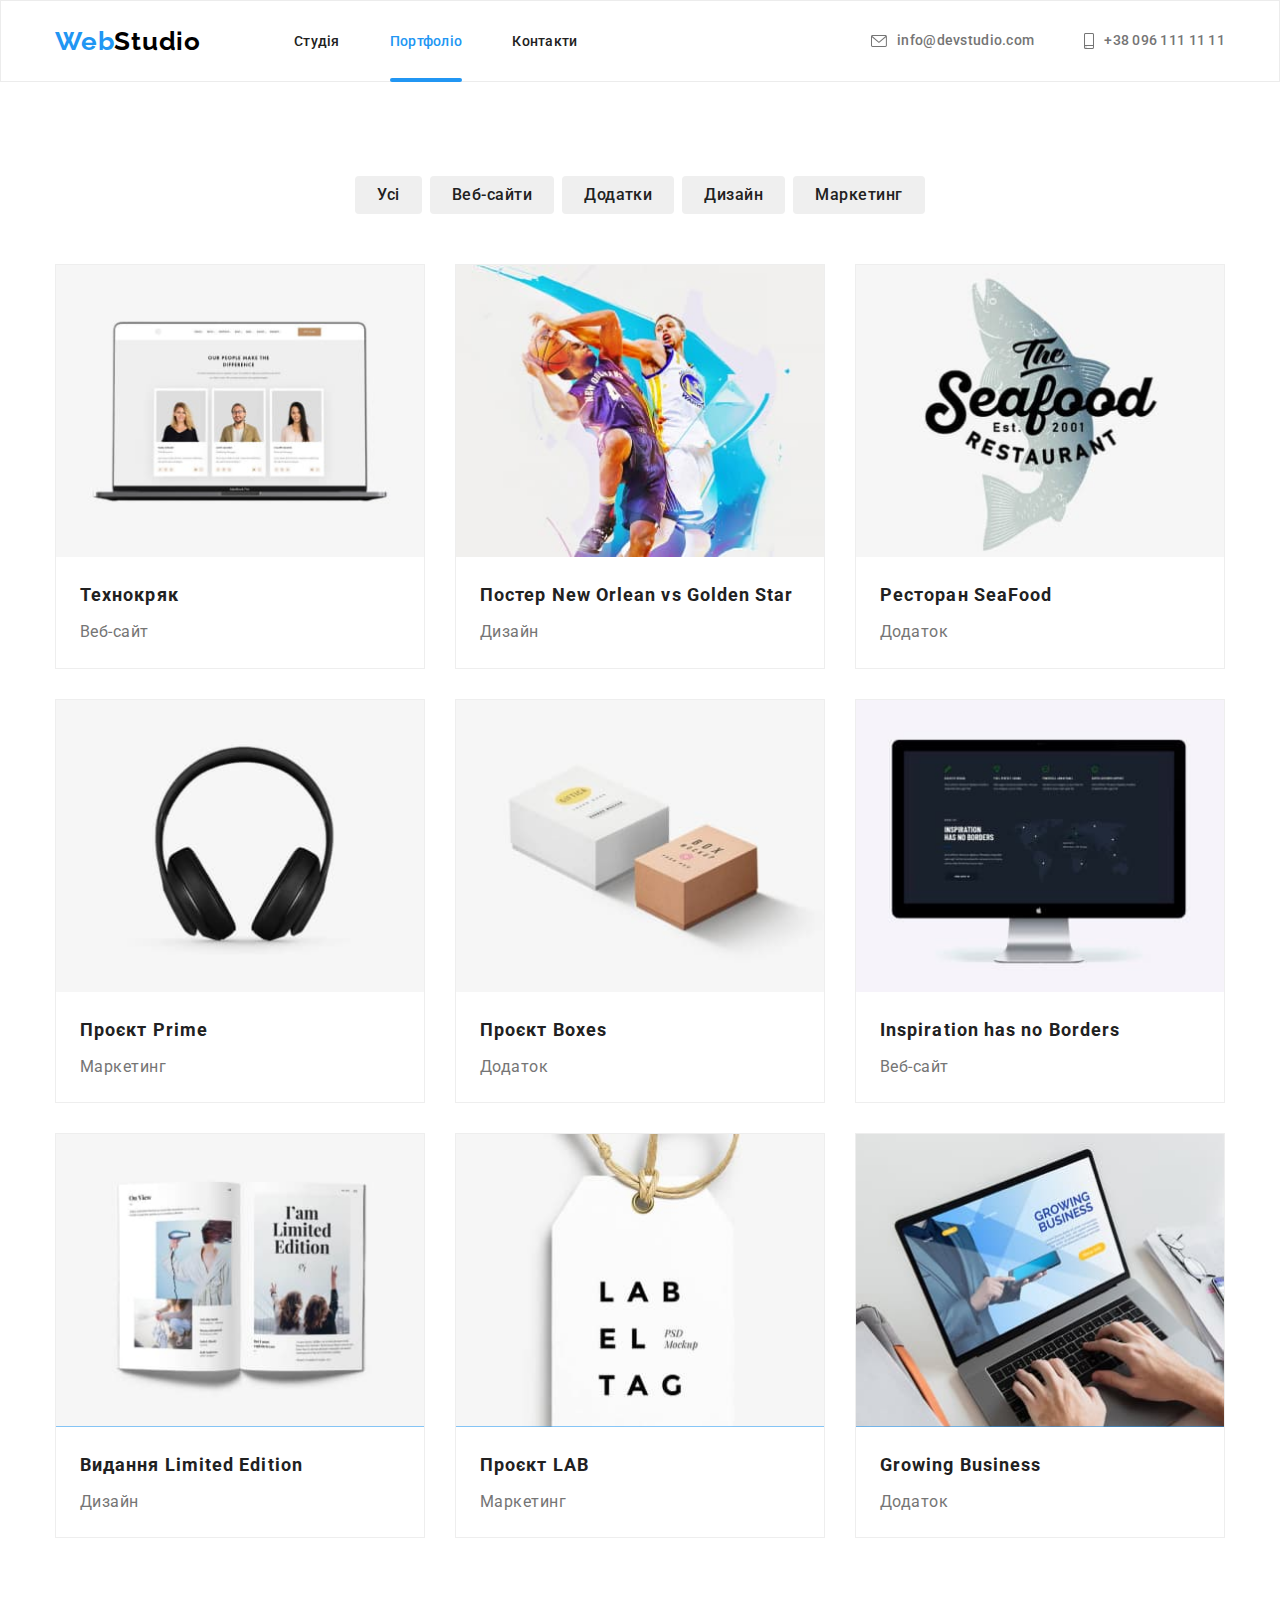
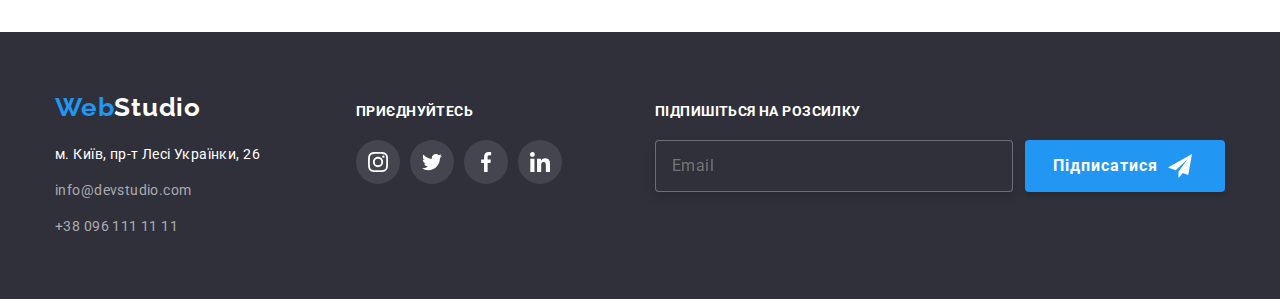
==== portfolio.html @ 13db8cbc "Initial commit" ====
<!DOCTYPE html>
<html lang="uk">
  <head>
    <meta charset="UTF-8" />
    <meta http-equiv="X-UA-Compatible" content="IE=edge" />
    <meta name="viewport" content="width=device-width, initial-scale=1.0" />
    <title>Document</title>
    <!-- Шріфти -->

    <link
      href="https://fonts.googleapis.com/css2?family=Oleo+Script&family=Raleway:wght@700&family=Roboto:wght@400;500;700;900&display=swap"
      rel="stylesheet"
    />
    <link rel="preconnect" href="https://fonts.googleapis.com" />
    <link rel="preconnect" href="https://fonts.gstatic.com" crossorigin />

    <!-- Нормалізатор -->
    <link
      rel="stylesheet"
      href="https://cdnjs.cloudflare.com/ajax/libs/modern-normalize/1.1.0/modern-normalize.css"
    />
    <!-- Стилі CSS -->

    <link rel="stylesheet" href="./css/styles.css" />
    <!-- <link rel="stylesheet" href="./sass/main.css" /> -->
  </head>
  <body>
    <!-- Шапка -->

    <header class="page-header">
      <!-- Навигація -->

      <div class="container">
        <div class="nav-contact">
          <nav class="site-nav">
            <a href="./index.html" class="logo">
              <span class="logo-accent">Web</span>Studio
            </a>
            <ul class="nav-links list">
              <li class="navi-links">
                <a href="./index.html" class="links">Студія</a>
              </li>
              <li class="navi-links">
                <a href="portfolio.html" class="links current">Портфоліо</a>
              </li>
              <li class="navi-links">
                <a href="./index.html" class="links">Контакти</a>
              </li>
            </ul>
          </nav>

          <!-- Контакти -->

          <!-- Контакти -->
          <ul class="contacts list">
            <li class="contacts-items">
              <a href="mailto:info@devstudio.com" class="contact-links list">
                <svg width="16" height="12" class="icon-contact">
                  <use href="./images/icons.svg#icon-envelope"></use>
                </svg>
                info@devstudio.com
              </a>
            </li>
            <li class="contacts-items">
              <a href="tel:+380961111111" class="contact-links list">
                <svg width="10" height="15.99" class="icon-contact">
                  <use href="./images/icons.svg#icon-smartphone"></use>
                </svg>
                +38 096 111 11 11
              </a>
            </li>
          </ul>
        </div>
      </div>
    </header>
    <main>
      <section class="portfolio section">
        <div class="container">
          <h1 class="visually-hidden">Список</h1>
          <!-- Фільтр  -->
          <ul class="filtr list">
            <li><button type="button" class="filtr-btn">Усі</button></li>
            <li><button type="button" class="filtr-btn">Веб-сайти</button></li>
            <li><button type="button" class="filtr-btn">Додатки</button></li>
            <li><button type="button" class="filtr-btn">Дизайн</button></li>
            <li><button type="button" class="filtr-btn">Маркетинг</button></li>
          </ul>

          <!-- СПИСОК САЙТІВ ФІЛЬТР -->

          <ul class="list-items list">
            <li class="website-item">
              <a href="./images/img11.jpg" class="link link-hover">
                <div class="overlay-filtr">
                  <img
                    src="./images/img11.jpg"
                    alt="Компьютер с світлою темою екрану"
                    width="370"
                  />
                  <p class="overlay-filtr-text">
                    Ресурс пропонує комплексні пропозиції з різним рівнем
                    функціоналу та сервісів. Все це дозволить відвідувачу
                    отримати вичерпні відомості про компанію чи приватну особу.
                  </p>
                </div>
                <div class="website-text">
                  <h2 class="project-title">Технокряк</h2>
                  <p class="project-text">Веб-сайт</p>
                </div>
              </a>
            </li>
            <li class="website-item">
              <a href="./images/img22.jpg" class="link link-hover">
                <div class="overlay-filtr">
                  <img src="./images/img22.jpg" alt="Баскетбол" width="370" />
                  <p class="overlay-filtr-text">
                    Ресурс пропонує комплексні пропозиції з різним рівнем
                    функціоналу та сервісів. Все це дозволить відвідувачу
                    отримати вичерпні відомості про компанію чи приватну особу.
                  </p>
                </div>
                <div class="website-text">
                  <h2 class="project-title">
                    Постер <span lang="en">New Orlean vs Golden Star</span>
                  </h2>
                  <p class="project-text">Дизайн</p>
                </div>
              </a>
            </li>
            <li class="website-item">
              <a href="./images/img33.jpg" class="link link-hover">
                <div class="overlay-filtr">
                  <img src="./images/img33.jpg" alt="Ресторан" width="370" />
                  <p class="overlay-filtr-text">
                    Ресурс пропонує комплексні пропозиції з різним рівнем
                    функціоналу та сервісів. Все це дозволить відвідувачу
                    отримати вичерпні відомості про компанію чи приватну особу.
                  </p>
                </div>
                <div class="website-text">
                  <h2 class="project-title">
                    Ресторан<span lang="en"> SeaFood</span>
                  </h2>
                  <p class="project-text">Додаток</p>
                </div>
              </a>
            </li>
            <li class="website-item">
              <a href="./images/img44.jpg" class="link link-hover">
                <div class="overlay-filtr">
                  <img src="./images/img44.jpg" alt="Навушники" width="370" />
                  <p class="overlay-filtr-text">
                    Ресурс пропонує комплексні пропозиції з різним рівнем
                    функціоналу та сервісів. Все це дозволить відвідувачу
                    отримати вичерпні відомості про компанію чи приватну особу.
                  </p>
                </div>
                <div class="website-text">
                  <h2 class="project-title">
                    Проєкт<span lang="en"> Prime</span>
                  </h2>
                  <p class="project-text">Маркетинг</p>
                </div>
              </a>
            </li>
            <li class="website-item">
              <a href="./images/img55.jpg" class="link link-hover">
                <div class="overlay-filtr">
                  <img src="./images/img55.jpg" alt="Коробочки" width="370" />
                  <p class="overlay-filtr-text">
                    Ресурс пропонує комплексні пропозиції з різним рівнем
                    функціоналу та сервісів. Все це дозволить відвідувачу
                    отримати вичерпні відомості про компанію чи приватну особу.
                  </p>
                </div>
                <div class="website-text">
                  <h2 class="project-title">
                    Проєкт<span lang="en"> Boxes</span>
                  </h2>
                  <p class="project-text">Додаток</p>
                </div>
              </a>
            </li>
            <li class="website-item">
              <a href="./images/img66.jpg" class="link link-hover">
                <div class="overlay-filtr">
                  <img
                    src="./images/img66.jpg"
                    alt="Компьютер з темною темою на
            екрані"
                    width="370"
                  />
                  <p class="overlay-filtr-text">
                    Ресурс пропонує комплексні пропозиції з різним рівнем
                    функціоналу та сервісів. Все це дозволить відвідувачу
                    отримати вичерпні відомості про компанію чи приватну особу.
                  </p>
                </div>
                <div class="website-text">
                  <h2 class="project-title">Inspiration has no Borders</h2>
                  <p class="project-text">Веб-сайт</p>
                </div>
              </a>
            </li>
            <li class="website-item">
              <a href="./images/img77.jpg" class="link link-hover">
                <div class="overlay-filtr">
                  <img src="./images/img77.jpg" alt="Книга" width="370" />
                  <p class="overlay-filtr-text">
                    Ресурс пропонує комплексні пропозиції з різним рівнем
                    функціоналу та сервісів. Все це дозволить відвідувачу
                    отримати вичерпні відомості про компанію чи приватну особу.
                  </p>
                </div>
                <div class="website-text">
                  <h2 class="project-title">Видання Limited Edition</h2>
                  <p class="project-text">Дизайн</p>
                </div>
              </a>
            </li>
            <li class="website-item">
              <a href="./images/img88.jpg" class="link link-hover">
                <div class="overlay-filtr">
                  <img src="./images/img88.jpg" alt="Етикетка" width="370" />
                  <p class="overlay-filtr-text">
                    Ресурс пропонує комплексні пропозиції з різним рівнем
                    функціоналу та сервісів. Все це дозволить відвідувачу
                    отримати вичерпні відомості про компанію чи приватну особу.
                  </p>
                </div>
                <div class="website-text">
                  <h2 class="project-title">Проєкт LAB</h2>
                  <p class="project-text">Маркетинг</p>
                </div>
              </a>
            </li>
            <li class="website-item">
              <a href="./images/img99.jpg" class="link link-hover">
                <div class="overlay-filtr">
                  <img
                    src="./images/img99.jpg"
                    alt="Комптюетр с голубою темою на екрані"
                    width="370"
                  />
                  <p class="overlay-filtr-text">
                    Ресурс пропонує комплексні пропозиції з різним рівнем
                    функціоналу та сервісів. Все це дозволить відвідувачу
                    отримати вичерпні відомості про компанію чи приватну особу.
                  </p>
                </div>
                <div class="website-text">
                  <h2 class="project-title">Growing Business</h2>
                  <p class="project-text">Додаток</p>
                </div>
              </a>
            </li>
          </ul>
        </div>
      </section>
    </main>
    <!-- Адреса -->
    <!-- Адреса -->
    <footer class="footer">
      <div class="container footer-all">
        <div class="footer-logo-address">
          <a href="./index.html" class="footer-logo"
            ><span class="footer-logo-accent">Web</span>Studio</a
          >
          <address class="footer-adr">
            <ul class="footer-contacts list">
              <li class="contact">
                <a href="https://goo.gl/maps/tn2TmSSjCfkxeCu89" class="address"
                  >м. Київ, пр-т Лесі Українки, 26</a
                >
              </li>
              <li class="contact">
                <a href="mailto:info@devstudio.com" class="contact-links"
                  >info@devstudio.com</a
                >
              </li>
              <li class="contact">
                <a href="tel:+380961111111" class="contact-links"
                  >+38 096 111 11 11</a
                >
              </li>
            </ul>
          </address>
        </div>
        <div class="social-links">
          <div class="social">
            <h2 class="social-title">ПРИЄДНУЙТЕСЬ</h2>
            <ul class="footer-social-list list">
              <li class="footer-social-item">
                <a href="#" class="footer-social-link link">
                  <svg width="20" height="20" class="footer-social-icons">
                    <use href="./images/icons.svg#icon-instagram"></use>
                  </svg>
                </a>
              </li>
              <li class="footer-social-item">
                <a href="#" class="footer-social-link link">
                  <svg width="20" height="20" class="footer-social-icons">
                    <use href="./images/icons.svg#icon-twitter"></use>
                  </svg>
                </a>
              </li>
              <li class="footer-social-item">
                <a href="#" class="footer-social-link link">
                  <svg width="20" height="20" class="footer-social-icons">
                    <use href="./images/icons.svg#icon-facebook"></use>
                  </svg>
                </a>
              </li>
              <li class="footer-social-item">
                <a href="#" class="footer-social-link link">
                  <svg width="20" height="20" class="footer-social-icons">
                    <use href="./images/icons.svg#icon-linkedin"></use>
                  </svg>
                </a>
              </li>
            </ul>
          </div>
        </div>
        <!-- FOOTER-FORM -->
        <div class="footer-form">
          <form class="form-field" name="subscription-form">
            <div class="form">
              <label for="email" class="label">Підпишіться на розсилку</label>
              <div class="input-and-btn">
                <input
                  class="form-input"
                  type="email"
                  id="email"
                  placeholder="Email"
                />
                <button type="submit" class="subscribe-btn">
                  Підписатися
                  <svg width="24" height="24" class="icon-send">
                    <use href="./images/icons.svg#icon-send"></use>
                  </svg>
                </button>
              </div>
            </div>
          </form>
        </div>
      </div>
    </footer>
  </body>
</html>
---- css/styles.css ----
/*________TEXT COLORES________ */

/* primary-text-color #757575 grey + contacts */
/* secondary-text-color #212121 black */
/* third-text-color #FFFFFF white + adress rgba 0.6*/
/* accent-text-color #2196F3 blue */

/* ________BACKGROUND COLORS________ */
/* primary-bg-color #FFFFFF white */
/* secondary-bg-color #2F303A darck grey*/
/* third-bg-color #F5F4FA ash*/
/* forth-bg-color #f5f5f5 */

/* ________START________ */

:root {
  --logo: #000000;
  --btn-hover: #188ce8;
  --primary-text-color: #757575;
  --secondary-text-color: #212121;
  --third-text-color: #ffffff;
  --accent-text-color: #2196f3;
  --primary-bg-color: #ffffff;
  --secondary-bg-color: #2f303a;
  --third-bg-color: #f5f4fa;
  --forth-bg-color: #f5f5f5;
  --icons: #afb1b8;
  --transition1: color 250ms cubic-bezier(0.4, 0, 0.2, 1);
  --transition2: background-color 250ms cubic-bezier(0.4, 0, 0.2, 1);
}
p,
h1,
h2,
h3,
h4,
h5,
h6 {
  margin: 0px;
}

ul {
  margin: 0px;
  padding-left: 0px;
}

body {
  font-family: "Roboto", sans-serif;
  background-color: var(--primary-bg-color);
  color: var(--secondary-bg-color);
  font-size: 14px;
}

.section {
  padding: 94px 0px;
}
.section:last-child {
  padding: 94px 0px;
}

.container {
  width: 1200px;
  padding: 0 15px;
  margin: 0 auto;
  /* background: teal;
  border: 1px solid red; */
}

/*________UTILITIES CLASSES________ */

.list {
  list-style: none;
  text-decoration: none;
  padding: 0px;
  margin: 0px;
}

img {
  display: block;
  max-width: 100%;
  height: auto;
}

h1,
h2,
h3,
h4,
h5,
h6,
p {
  margin: 0px;
}
ul,
ol {
  padding-left: 0px;
  margin: 0px;
}
/* ________ШАПКА________*/

.page-header {
  border: 1px solid #ececec;
}

.nav-contact {
  display: flex;
}
/*________НАВІГАЦІЯ________*/

.site-nav {
  display: flex;
  align-items: center;
  margin-right: auto;
}

.logo {
  margin-right: 93px;
  text-decoration: none;
  font-family: "Raleway";
  font-weight: 700;
  font-size: 26px;
  line-height: 1.19;
  letter-spacing: 0.03em;
  color: var(--logo);
}
.logo-accent {
  font-family: "Raleway" sans-serif;
  font-weight: 700;
  font-size: 26px;
  line-height: 1.19;
  letter-spacing: 0.03em;
  color: var(--accent-text-color);
}

.nav-links .links {
  text-decoration: none;
  font-weight: 500;
  line-height: 1.14;
  letter-spacing: 0.02em;
  color: var(--secondary-text-color);
  transition-property: color;
  transition-duration: 250ms;
  transition-timing-function: cubic-bezier(0.4, 0, 0.2, 1);
}
.nav-links {
  display: flex;
  align-items: center;
  gap: 50px;
}
.nav-links .links:hover,
.nav-links .links:focus {
  color: var(--accent-text-color);
}

.nav-links:last-child {
  margin-right: auto;
}
.nav-links .current {
  color: var(--accent-text-color);
}
.links {
  display: inline-block;
  position: relative;
  opacity: 1;
}
.links::after {
  content: "";
  position: absolute;

  left: 0px;
  bottom: -33px;
  width: 100%;
  height: 4px;
  border-radius: 2px;
  background-color: var(--accent-text-color);
  opacity: 0;
  transition: opacity 250ms;
}

.links:hover::after,
.links:focus::after {
  content: "";
  position: absolute;

  left: 0px;
  bottom: -33px;
  width: 100%;
  height: 4px;
  border-radius: 2px;
  background-color: var(--accent-text-color);
  opacity: 1;
}

.current::after {
  content: "";
  position: absolute;

  left: 0px;
  bottom: -33px;
  width: 100%;
  height: 4px;
  border-radius: 2px;
  background-color: var(--accent-text-color);
  opacity: 1;
}
/* ________КОНТАКТИ________*/

.contacts .contact-links {
  color: var(--primary-text-color);
  font-weight: 500;
  line-height: 1.14;
  letter-spacing: 0.02em;
}

.contact-links {
  display: flex;
  align-items: center;
  transition-property: color;
  transition-duration: 250ms;
  transition-timing-function: cubic-bezier(0.4, 0, 0.2, 1);
}

.icon-contact {
  margin-right: 10px;
  fill: currentColor;
  transition-property: fill;
  transition-duration: 250ms;
  transition-timing-function: cubic-bezier(0.4, 0, 0.2, 1);
}
.contacts .contact-links:hover {
  color: var(--accent-text-color);
}
.contact-links:hover .icon-contact {
  fill: var(--accent-text-color);
}
.contacts {
  display: flex;
  align-items: center;
}

.contacts-items {
  padding: 32px 0;
  margin-right: 50px;
}

.contacts-items:last-child {
  margin-right: 0px;
}

/* ________ГЕРОЙ________*/

.hero {
  padding-top: 200px;
  padding-bottom: 200px;
  margin: 0 auto;
  text-align: center;
  background-color: var(--secondary-bg-color);
  background-image: linear-gradient(
      rgba(47, 48, 58, 0.4),
      rgba(47, 48, 58, 0.4)
    ),
    url(../images/hero-img.jpg);
  background-repeat: no-repeat;
  background-size: cover;
  background-position: center;
  max-width: 1600px;
}

.hero-title {
  margin-bottom: 30px;
  margin-left: auto;
  margin-right: auto;
  width: 696px;
  white-space: normal;
  font-weight: 900;
  font-size: 44px;
  line-height: 1.36;
  text-align: center;
  letter-spacing: 0.06em;
  text-transform: uppercase;

  color: var(--third-text-color);
}
.hero-btn {
  border-radius: 4px;
  padding: 10px 24px;
  display: inline-block;
  min-width: 200px;
  min-height: 50px;
  text-align: center;

  background-color: var(--accent-text-color);
  color: var(--third-text-color);
  font-family: inherit;
  font-weight: 700;
  font-size: 16px;
  letter-spacing: 0.06em;
  border: none;
  cursor: pointer;

  transition-property: background-color;
  transition-duration: 250ms;
  transition-timing-function: cubic-bezier(0.4, 0, 0.2, 1);
}
.hero-btn:hover,
.hero-btn:focus {
  background-color: var(--btn-hover);
}

/* ________ОСОБЛИВОСТІ________*/

.feature {
  display: flex;
}

.features-items {
  margin-right: 30px;
  width: 270px;
}
.features-items:last-child {
  margin-right: 0px;
}
.features-container {
}
.icon {
  display: flex;
  justify-content: center;
  align-items: center;
  padding: 25px 100px;
  background-color: var(--third-bg-color);
  margin-bottom: 30px;
}
.feature-icons {
}

.features-titles {
  margin-bottom: 10px;
  font-size: 14px;
  line-height: 1.14;
  letter-spacing: 0.03em;
  text-transform: uppercase;
}
.features-text {
  line-height: 1.71;
  letter-spacing: 0.03em;
  color: var(--primary-text-color);
}

/* ________ЧИМ ЗАЙМАЄМОСЬ________*/

.about-us {
  padding-top: 0px;
}
.about-list {
  display: flex;
  gap: 30px;
}
.about-img {
  position: relative;
  width: 370px;
}

.overlay-text {
  position: absolute;
  bottom: 0;
  left: 0;
  width: 100%;
  padding-top: 27px;
  padding-bottom: 27px;
  background: rgba(47, 48, 58, 0.8);
  box-shadow: 0px 4px 4px rgba(0, 0, 0, 0.25);

  font-weight: 700;
  font-size: 14px;
  line-height: 1.14;
  text-align: center;
  letter-spacing: 0.03em;
  text-transform: uppercase;
  color: var(--third-text-color);
}

/* title */
.section-title {
  margin-bottom: 50px;
  font-size: 36px;
  line-height: 1.67;
  text-align: center;
  letter-spacing: 0.03em;
}

/* ________НАША КОМАНДА________*/

.team {
  background-color: var(--third-bg-color);
}

.team-list {
  display: flex;
  gap: 30px;
}
.team-member {
  text-align: center;
  background-color: var(--primary-bg-color);
  box-shadow: 0px 1px 3px rgba(0, 0, 0, 0.12), 0px 1px 1px rgba(0, 0, 0, 0.14),
    0px 2px 1px rgba(0, 0, 0, 0.2);
  border-radius: 0px 0px 4px 4px;
}

.text {
  padding: 30px 0;
}

.team-name {
  margin-bottom: 10px;
  font-weight: 500;
  font-size: 16px;
  line-height: 1.18;
  letter-spacing: 0.03em;
}

.team-position {
  font-size: 16px;
  line-height: 1.18;
  letter-spacing: 0.03em;
  margin-bottom: 16px;

  color: var(--primary-text-color);
}
/* ______СОЦІАЛЬНІ МЕРЕЖІ______ */
.team-social-list {
  display: flex;
  justify-content: center;
  align-items: center;
}

.team-social-item {
  width: 44px;
  height: 44px;
}
.team-social-item:not(:last-child) {
  margin-right: 10px;
}

.team-social-link {
  width: 100%;
  height: 100%;
  display: flex;
  background-color: var(--primary-bg-color);
  border-radius: 50%;
  justify-content: center;
  align-items: center;
  transition-property: background-color;
  transition-duration: 250ms;
  transition-timing-function: cubic-bezier(0.4, 0, 0.2, 1);
}

.team-social-link:hover .team-social-icons,
.team-social-link:focus .team-social-icons {
  fill: var(--third-text-color);
}
.team-social-link:hover,
.team-social-link:focus {
  background-color: var(--accent-text-color);
}
.team-social-icons {
  fill: var(--icons);
  transition-property: fill;
  transition-duration: 250ms;
  transition-timing-function: cubic-bezier(0.4, 0, 0.2, 1);
}

/*________ПОСТІЙНІ КЛІЄНТИ________*/

.customer-list {
  display: flex;
  justify-content: center;
  align-items: center;
}

.customer-item {
  width: 170px;
  height: 92px;
}

.customer-item:not(:last-child) {
  margin-right: 30px;
}

.customer-link {
  width: 100%;
  height: 100%;
  display: flex;
  justify-content: center;
  align-items: center;
  border: 1px solid #afb1b8;
  border-radius: 4px;
  transition-property: border-color;
  transition-duration: 250ms;
  transition-timing-function: cubic-bezier(0.4, 0, 0.2, 1);
}

.customer-link:hover .customer-icons,
.customer-link:focus .customer-icons {
  fill: var(--accent-text-color);
}
.customer-link:hover,
.customer-link:focus {
  border-color: var(--accent-text-color);
}

.customer-icons {
  fill: var(--icons);
  transition-property: fill;
  transition-duration: 250ms;
  transition-timing-function: cubic-bezier(0.4, 0, 0.2, 1);
}

/*________АДРЕСА________*/

.footer {
  padding: 60px 0;
  background-color: var(--secondary-bg-color);
}
.footer-logo {
  display: inline-block;
  margin-bottom: 20px;
  text-decoration: none;
  font-family: "Raleway";
  font-weight: 700;
  font-size: 26px;
  line-height: 1.19;
  letter-spacing: 0.03em;
  color: var(--third-text-color);
}
.footer-logo-accent {
  font-family: "Raleway";
  font-weight: 700;
  font-size: 26px;
  line-height: 1.19;
  letter-spacing: 0.03em;
  color: var(--accent-text-color);
}
.footer-adr {
  font-style: normal;
}
.footer-contacts {
  margin-bottom: 12px;
}
.footer-contacts:last-child {
  margin-bottom: 0;
}
.address {
  display: block;
  text-decoration: none;
  font-size: 14px;
  line-height: 1.71;
  letter-spacing: 0.03em;
  color: var(--third-text-color);
}
.contact {
  display: block;
  margin-bottom: 12px;
}

.contact:last-child {
  margin-bottom: 0;
}

.contact-links {
  line-height: 1.71;
  letter-spacing: 0.03em;
  color: rgba(255, 255, 255, 0.6);
  text-decoration: none;
}
.contact-links:hover,
.contact-links:focus {
  color: var(--accent-text-color);
}
.contact-links {
  display: flex;
}

/* ---DIVS---- */
.footer-all {
  display: flex;
  align-items: baseline;
}
.footer-logo-address {
  min-width: 231px;
  margin-right: 70px;
}

.social-links {
  margin-right: 93px;
}

.social-title {
  font-family: "Roboto";
  font-style: normal;
  font-weight: 700;
  font-size: 14px;
  line-height: 1.14;
  letter-spacing: 0.03em;
  text-transform: uppercase;
  margin-bottom: 20px;
  color: var(--third-text-color);
}

.footer-social-list {
  display: flex;
  justify-content: center;
  align-items: center;
}

.footer-social-item {
  width: 44px;
  height: 44px;
}
.footer-social-item:not(:last-child) {
  margin-right: 10px;
}

.footer-social-link {
  width: 100%;
  height: 100%;
  display: flex;
  justify-content: center;
  align-items: center;
  background-color: #ffffff1a;
  border-radius: 50%;
  transition-property: background-color;
  transition-duration: 250ms;
  transition-timing-function: cubic-bezier(0.4, 0, 0.2, 1);
}

.footer-social-link:hover .footer-social-icons,
.footer-social-link:focus .footer-social-icons {
  fill: var(--third-text-color);
}
.footer-social-link:hover,
.footer-social-link:focus {
  background-color: var(--accent-text-color);
}
.footer-social-icons {
  fill: var(--third-text-color);
  transition-property: fill;
  transition-duration: 250ms;
  transition-timing-function: cubic-bezier(0.4, 0, 0.2, 1);
}
/*________ФІЛЬТР________*/

.filtr {
  justify-content: center;
  display: flex;
  gap: 8px;
  margin-bottom: 50px;
}
.filtr-btn {
  padding: 6px 22px;
  border-radius: 4px;

  font-family: inherit;
  font-weight: 500;
  font-size: 16px;
  line-height: 1.62;
  letter-spacing: 0.03em;
  color: var(--secondary-text-color);
  border: transparent;
  cursor: pointer;

  transition-property: color, background-color, box-shadow;
  transition-duration: 250ms;
  transition-timing-function: cubic-bezier(0.4, 0, 0.2, 1);
}
.filtr-btn:hover,
.filtr-btn:focus {
  background-color: var(--accent-text-color);
  color: var(--third-text-color);
  box-shadow: 0px 3px 1px rgba(0, 0, 0, 0.1), 0px 1px 2px rgba(0, 0, 0, 0.08),
    0px 2px 2px rgba(0, 0, 0, 0.12);
}

/*________СПИСОК САЙТІВ ФІЛЬТР________*/

.list-items {
  display: flex;
  flex-wrap: wrap;
  gap: 30px;
}

.website-item {
  max-width: 370px;
  width: calc((100%-60px) / 3);
  background: #ffffff;
  border: 1px solid #eeeeee;
}

.website-item:hover .overlay-filtr-text {
  transform: translateY(0);
}
.link-hover {
  display: inline-block;

  transition-property: box-shadow;
  transition-duration: 250ms;
  transition-timing-function: cubic-bezier(0.4, 0, 0.2, 1);
}
.link-hover:hover {
  box-shadow: 0px 1px 1px rgba(0, 0, 0, 0.12), 0px 4px 4px rgba(0, 0, 0, 0.06),
    1px 4px 6px rgba(0, 0, 0, 0.16);
}

.overlay-filtr {
  position: relative;
  overflow: hidden;
}
.overlay-filtr-text {
  position: absolute;
  padding: 63px 24px;
  height: 100%;
  top: 0;
  font-family: "Roboto";
  font-style: normal;
  font-weight: 400;
  font-size: 18px;
  line-height: 1.56;
  letter-spacing: 0.03em;

  color: var(--third-text-color);
  background-color: #2196f3e5;
  transform: translateY(100%);

  transition-property: transform;
  transition-duration: 250ms;
  transition-timing-function: cubic-bezier(0.4, 0, 0.2, 1);
}

.website-text {
  padding: 20px 24px;
}

.link {
  text-decoration: none;
}

/* items-title */
.project-title {
  margin-bottom: 4px;

  font-size: 18px;
  line-height: 2;
  letter-spacing: 0.06em;
  color: var(--secondary-text-color);
}
/* items-text */
.project-text {
  font-size: 16px;
  line-height: 1.9;
  letter-spacing: 0.03em;
  color: var(--primary-text-color);
}

.visually-hidden {
  position: absolute;
  width: 1px;
  height: 1px;
  margin: -1px;
  border: 0;
  padding: 0;

  white-space: nowrap;
  clip-path: inset(100%);
  clip: rect(0 0 0 0);
  overflow: hidden;
}
/* _________MODAL________ */
.backdrop {
  position: fixed;
  top: 50%;
  left: 50%;
  transform: translate(-50%, -50%);
  width: 100%;
  height: 100%;
  background: rgba(0, 0, 0, 0.2);
  opacity: 1;
  transition: opacity 300ms linear, visibility 300ms linear;
}

.modal {
  position: absolute;
  width: 528px;
  height: 581px;
  top: 50%;
  left: 50%;
  padding: 40px;
  transform: translate(-50%, -50%);
  background-color: #ffffff;
  box-shadow: 0px 1px 3px rgba(0, 0, 0, 0.12), 0px 1px 1px rgba(0, 0, 0, 0.14),
    0px 2px 1px rgba(0, 0, 0, 0.2);
  border-radius: 4px;
  opacity: 1;
  transition: transform 700ms linear;
}

.backdrop.is-hidden .modal {
  visibility: hidden;
  opacity: 0;
  pointer-events: none;
  transform: translate(-50%, -50%);
}
.modal-close {
  position: absolute;
  top: 8px;
  right: 8px;
  width: 30px;
  height: 30px;
  display: flex;
  justify-content: center;
  align-items: center;
  background-color: transparent;
  background: #ffffff;
  border: 1px solid rgba(0, 0, 0, 0.1);
  border-radius: 50%;
  cursor: pointer;
  transition: box-shadow 250ms cubic-bezier(0.4, 0, 0.2, 1);
}
.svg-close {
  transition: fill 250ms cubic-bezier(0.4, 0, 0.2, 1);
}
.modal-close:focus .svg-close,
.modal-close:hover .svg-close {
  fill: var(--accent-text-color);
}
.is-hidden {
  visibility: hidden;
  opacity: 0;
  pointer-events: none;
}

.modal-title {
  margin-bottom: 12px;
  font-weight: 700;
  font-size: 20px;
  line-height: 23px;
  text-align: center;
  letter-spacing: 0.03em;

  color: #212121;
}
.modal-form {
}

.modal-items {
  margin-bottom: 10px;
}
.form-label {
  display: flex;
  flex-direction: column;
  font-weight: 400;
  font-size: 12px;
  line-height: 14px;
  letter-spacing: 0.01em;

  color: #757575;
}
.modal-icon {
  position: relative;
}
.modal-form-input {
  width: 100%;
  height: 40px;
  padding-top: 12px;
  padding-bottom: 12px;
  padding-left: 42px;
  margin-top: 4px;
  border: 1px solid rgba(33, 33, 33, 0.2);
  border-radius: 4px;
  cursor: pointer;
  transition: border-color 250ms cubic-bezier(0.4, 0, 0.2, 1);
}

.modal-form-input:focus,
.modal-form-input:hover {
  border-color: var(--accent-text-color);
  outline: transparent;
}
.modal-form-input:focus + .svg-form,
.modal-form-input:hover + .svg-form {
  fill: var(--accent-text-color);
}
.svg-form {
  position: absolute;
  top: 50%;
  left: 12px;
  transform: translateY(-50%);
  transition: fill 250ms cubic-bezier(0.4, 0, 0.2, 1);
}

.modal-feedback {
  display: flex;
  flex-direction: column;
  width: 100%;
  margin-bottom: 20px;
}

textarea {
  resize: none;
  min-height: 120px;
  margin-top: 4px;
  padding: 12px 16px;
  border: 1px solid rgba(33, 33, 33, 0.2);
  border-radius: 4px;
  transition: border-color 250ms cubic-bezier(0.4, 0, 0.2, 1);
}
textarea:focus,
textarea:hover {
  border-color: var(--accent-text-color);
  outline: transparent;
}
.policy {
  display: flex;
  justify-content: center;
  align-items: center;
  margin-bottom: 30px;
}
.policy-checkbox:checked + label::before {
  border: none;
  background-image: url(../images/vector.svg);
  background-color: var(--accent-text-color);
  background-repeat: no-repeat;
  background-position: center;
  background-size: contain;
}

.policy-label {
  display: flex;
  align-items: center;
}
.policy-label::before {
  content: "";
  width: 16px;
  height: 15px;
  margin-right: 7px;
  border: 2px solid;
  border-color: black;
  border-radius: 2px;
}

label a {
  margin-left: 4px;
}
.policy-link {
  font-weight: 400;
  font-size: 14px;
  line-height: 1.71;
  letter-spacing: 0.03em;

  color: var(--accent-text-color);
}

.modal-send-btn {
  display: block;
  min-width: 200px;
  min-height: 50px;
  margin-left: auto;
  margin-right: auto;
  text-align: center;
  border-radius: 4px;
  padding: 10px 24px;

  background-color: var(--accent-text-color);
  color: var(--third-text-color);
  font-family: inherit;
  font-weight: 700;
  font-size: 16px;
  letter-spacing: 0.06em;
  border: none;
  cursor: pointer;

  transition-property: background-color;
  transition-duration: 250ms;
  transition-timing-function: cubic-bezier(0.4, 0, 0.2, 1);
}
.modal-send-btn:hover,
.modal-send-btn:focus {
  background-color: var(--btn-hover);
}
/* ________FOOTER_FORM______HW 6 */

.footer-form {
}
.form-field {
  display: flex;
}
.form-field input {
  margin-right: 12px;
  padding: 15px 16px;
}
.form {
  display: flex;
  flex-direction: column;
}
.label {
  margin-bottom: 20px;

  font-family: "Roboto";
  font-style: normal;
  font-weight: 700;
  font-size: 14px;
  line-height: 1.14;
  letter-spacing: 0.03em;
  text-transform: uppercase;

  color: #ffffff;
}
.input-and-btn {
  display: flex;
}
.form-input {
  min-width: 358px;

  font-weight: 400;
  font-size: 16px;
  line-height: 20px;
  letter-spacing: 0.03em;

  color: rgba(255, 255, 255, 0.6);
  background-color: var(--secondary-bg-color);
  border: 1px solid rgba(255, 255, 255, 0.3);
  filter: drop-shadow(0px 4px 4px rgba(0, 0, 0, 0.15));
  border-radius: 4px;
}
.subscribe-btn {
  display: flex;
  flex-direction: row;
  width: 200px;
  font-weight: 700;
  font-size: 16px;
  line-height: 30px;
  padding: 10px 28px;
  align-items: center;
  text-align: center;
  letter-spacing: 0.06em;

  color: #ffffff;
  background: #2196f3;
  box-shadow: 0px 4px 4px rgba(0, 0, 0, 0.15);
  border-radius: 4px;
  border: var(--accent-text-color);
  cursor: pointer;
  transition: background-color 250ms cubic-bezier(0.4, 0, 0.2, 1);
}

.subscribe-btn:hover,
.subscribe-btn:focus {
  background-color: var(--btn-hover);
}

.icon-send {
  display: flex;
  align-items: center;
  margin-left: 10px;
}
---- sass/main.css ----
body {
  background-color: black;
}/*# sourceMappingURL=main.css.map */
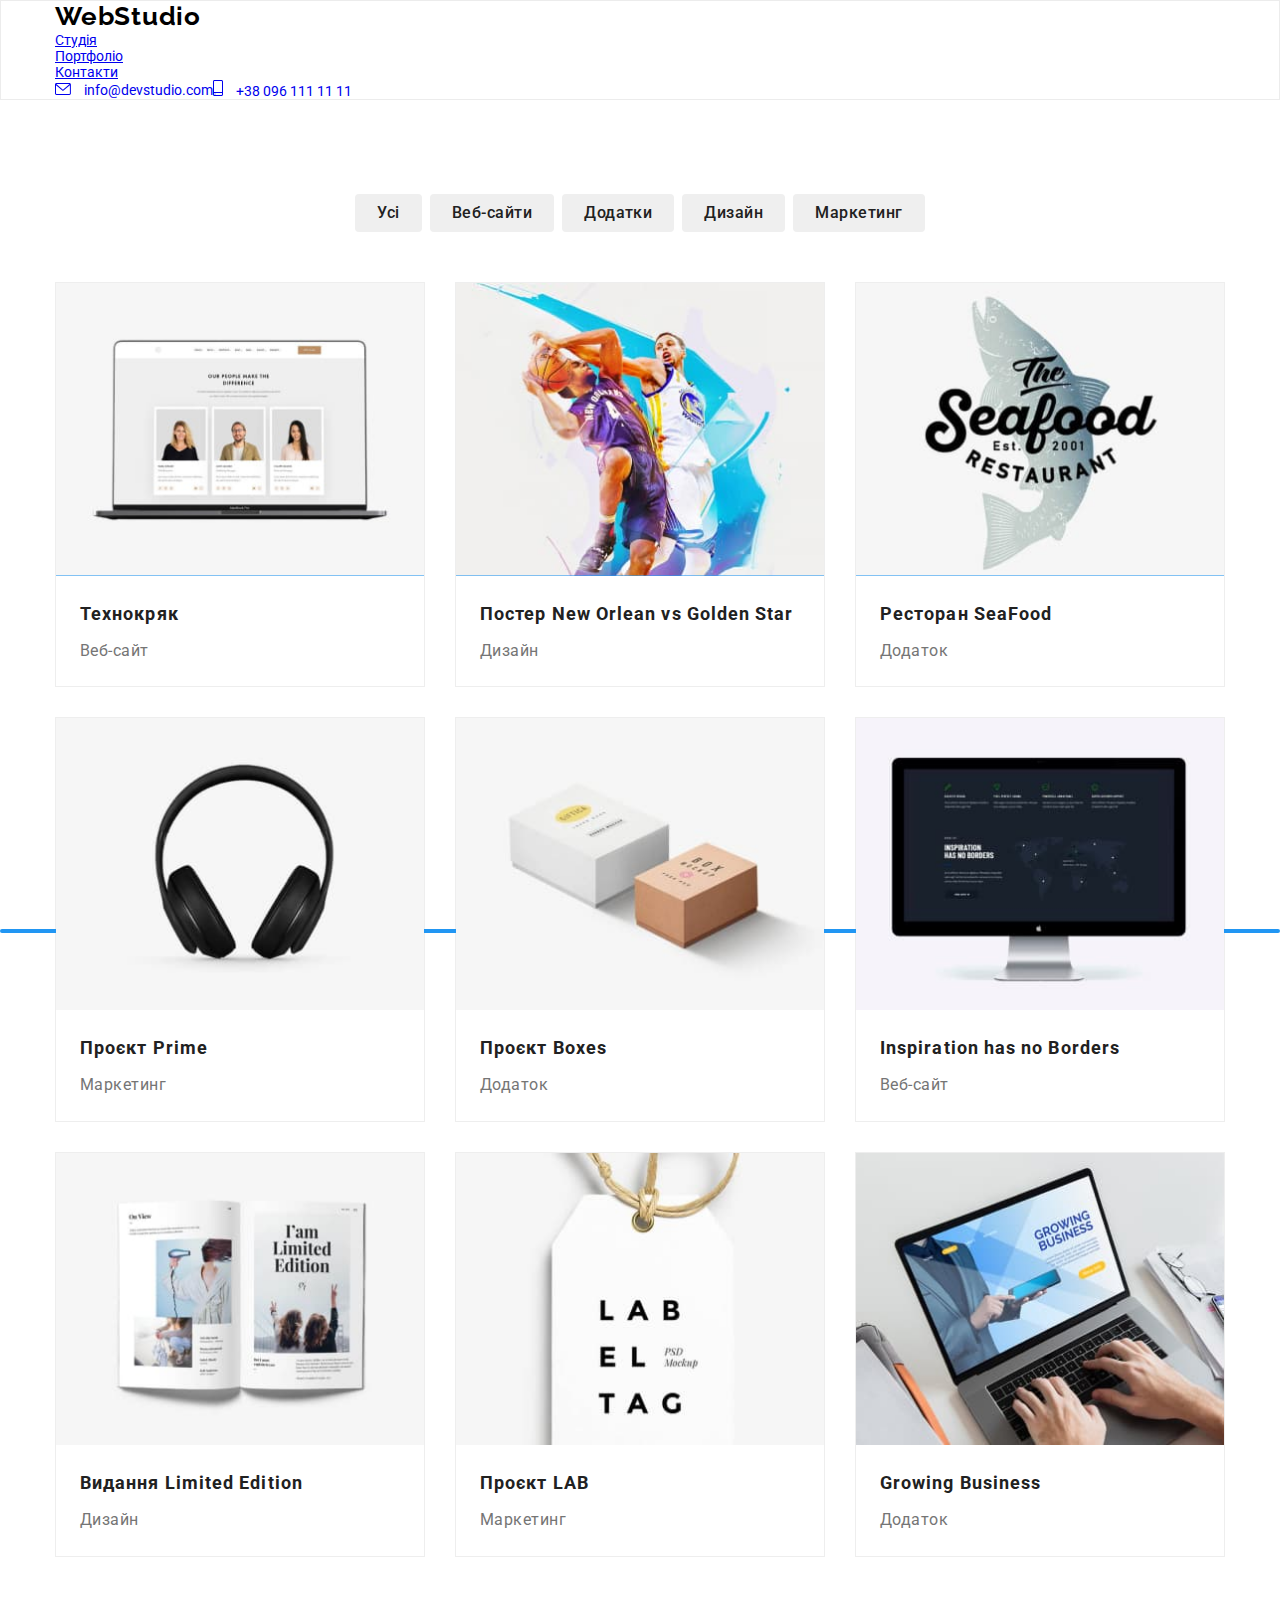
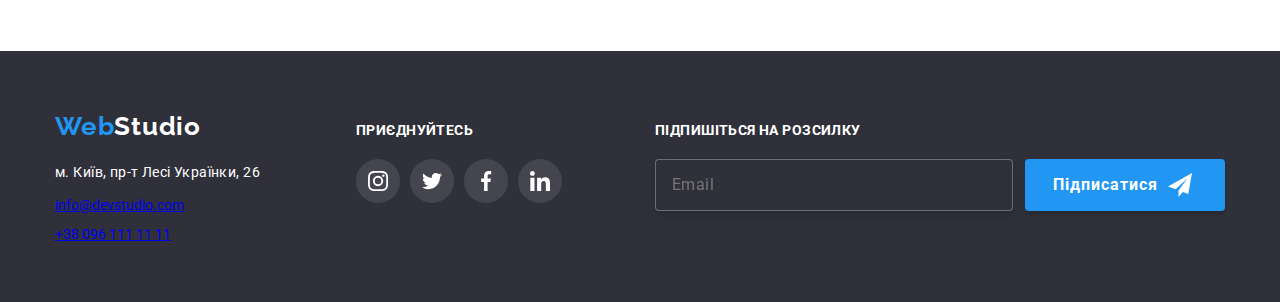
==== commit 170cfebe: "refactoring navigation" ====
--- a/portfolio.html
+++ b/portfolio.html
@@ -22,7 +22,7 @@
     <!-- Стилі CSS -->
 
     <link rel="stylesheet" href="./css/styles.css" />
-    <!-- <link rel="stylesheet" href="./sass/main.css" /> -->
+    <!-- <link rel="stylesheet" href="./css/main.min.css" /> -->
   </head>
   <body>
     <!-- Шапка -->
--- a/css/styles.css
+++ b/css/styles.css
@@ -100,12 +100,12 @@
   border: 1px solid #ececec;
 }
 
-.nav-contact {
+.navigation-contact {
   display: flex;
 }
 /*________НАВІГАЦІЯ________*/
 
-.site-nav {
+.navigation {
   display: flex;
   align-items: center;
   margin-right: auto;
@@ -121,7 +121,7 @@
   letter-spacing: 0.03em;
   color: var(--logo);
 }
-.logo-accent {
+.logo__accent {
   font-family: "Raleway" sans-serif;
   font-weight: 700;
   font-size: 26px;
@@ -130,7 +130,7 @@
   color: var(--accent-text-color);
 }
 
-.nav-links .links {
+.navigation-list .navigation__link {
   text-decoration: none;
   font-weight: 500;
   line-height: 1.14;
@@ -140,28 +140,28 @@
   transition-duration: 250ms;
   transition-timing-function: cubic-bezier(0.4, 0, 0.2, 1);
 }
-.nav-links {
+.navigation-list {
   display: flex;
   align-items: center;
   gap: 50px;
 }
-.nav-links .links:hover,
-.nav-links .links:focus {
+.navigation-list .navigation__link:hover,
+.navigation-list .navigation__link:focus {
   color: var(--accent-text-color);
 }
 
-.nav-links:last-child {
+.navigation-list:last-child {
   margin-right: auto;
 }
-.nav-links .current {
+.navigation-list .current {
   color: var(--accent-text-color);
 }
-.links {
+.navigation__link {
   display: inline-block;
   position: relative;
   opacity: 1;
 }
-.links::after {
+.navigation__link::after {
   content: "";
   position: absolute;
 
@@ -175,8 +175,8 @@
   transition: opacity 250ms;
 }
 
-.links:hover::after,
-.links:focus::after {
+.navigation__link:hover::after,
+.navigation__link:focus::after {
   content: "";
   position: absolute;
 
@@ -203,14 +203,14 @@
 }
 /* ________КОНТАКТИ________*/
 
-.contacts .contact-links {
+.contacts .contact__link {
   color: var(--primary-text-color);
   font-weight: 500;
   line-height: 1.14;
   letter-spacing: 0.02em;
 }
 
-.contact-links {
+.contact__link {
   display: flex;
   align-items: center;
   transition-property: color;
@@ -225,10 +225,10 @@
   transition-duration: 250ms;
   transition-timing-function: cubic-bezier(0.4, 0, 0.2, 1);
 }
-.contacts .contact-links:hover {
+.contacts .contact__link:hover {
   color: var(--accent-text-color);
 }
-.contact-links:hover .icon-contact {
+.contact__link:hover .icon-contact {
   fill: var(--accent-text-color);
 }
 .contacts {
@@ -236,12 +236,12 @@
   align-items: center;
 }
 
-.contacts-items {
+.contacts__item {
   padding: 32px 0;
   margin-right: 50px;
 }
 
-.contacts-items:last-child {
+.contacts__item:last-child {
   margin-right: 0px;
 }
 
@@ -564,17 +564,17 @@
   margin-bottom: 0;
 }
 
-.contact-links {
+.contact__link {
   line-height: 1.71;
   letter-spacing: 0.03em;
   color: rgba(255, 255, 255, 0.6);
   text-decoration: none;
 }
-.contact-links:hover,
-.contact-links:focus {
+.contact__link:hover,
+.contact__link:focus {
   color: var(--accent-text-color);
 }
-.contact-links {
+.contact__link {
   display: flex;
 }
 
@@ -688,7 +688,7 @@
 
 .website-item {
   max-width: 370px;
-  width: calc((100%-60px) / 3);
+  width: calc((100% - 60px) / 3);
   background: #ffffff;
   border: 1px solid #eeeeee;
 }
--- a/css/main.min.css
+++ b/css/main.min.css
@@ -0,0 +1 @@
+:root{--logo: #000000;--btn-hover: #188ce8;--primary-text-color: #757575;--secondary-text-color: #212121;--third-text-color: #ffffff;--accent-text-color: #2196f3;--primary-bg-color: #ffffff;--secondary-bg-color: #2f303a;--third-bg-color: #f5f4fa;--forth-bg-color: #f5f5f5;--icons: #afb1b8;--transition1: color 250ms cubic-bezier(0.4, 0, 0.2, 1);--transition2: background-color 250ms cubic-bezier(0.4, 0, 0.2, 1)}p,h1,h2,h3,h4,h5,h6{margin:0px}ul{margin:0px;padding-left:0px}body{font-family:"Roboto",sans-serif;background-color:var(--primary-bg-color);color:var(--secondary-bg-color);font-size:14px}.section{padding:94px 0px}.section:last-child{padding:94px 0px}.container{width:1200px;padding:0 15px;margin:0 auto}.list{list-style:none;text-decoration:none;padding:0px;margin:0px}img{display:block;max-width:100%;height:auto}h1,h2,h3,h4,h5,h6,p{margin:0px}ul,ol{padding-left:0px;margin:0px}.page-header{border:1px solid #ececec}.nav-contact{display:flex}.site-nav{display:flex;align-items:center;margin-right:auto}.logo{margin-right:93px;text-decoration:none;font-family:"Raleway";font-weight:700;font-size:26px;line-height:1.19;letter-spacing:.03em;color:var(--logo)}.logo-accent{font-family:"Raleway" sans-serif;font-weight:700;font-size:26px;line-height:1.19;letter-spacing:.03em;color:var(--accent-text-color)}.nav-links .links{text-decoration:none;font-weight:500;line-height:1.14;letter-spacing:.02em;color:var(--secondary-text-color);transition-property:color;transition-duration:250ms;transition-timing-function:cubic-bezier(0.4, 0, 0.2, 1)}.nav-links{display:flex;align-items:center;gap:50px}.nav-links .links:hover,.nav-links .links:focus{color:var(--accent-text-color)}.nav-links:last-child{margin-right:auto}.nav-links .current{color:var(--accent-text-color)}.links{display:inline-block;position:relative;opacity:1}.links::after{content:"";position:absolute;left:0px;bottom:-33px;width:100%;height:4px;border-radius:2px;background-color:var(--accent-text-color);opacity:0;transition:opacity 250ms}.links:hover::after,.links:focus::after{content:"";position:absolute;left:0px;bottom:-33px;width:100%;height:4px;border-radius:2px;background-color:var(--accent-text-color);opacity:1}.current::after{content:"";position:absolute;left:0px;bottom:-33px;width:100%;height:4px;border-radius:2px;background-color:var(--accent-text-color);opacity:1}.contacts .contact-links{color:var(--primary-text-color);font-weight:500;line-height:1.14;letter-spacing:.02em}.contact-links{display:flex;align-items:center;transition-property:color;transition-duration:250ms;transition-timing-function:cubic-bezier(0.4, 0, 0.2, 1)}.icon-contact{margin-right:10px;fill:currentColor;transition-property:fill;transition-duration:250ms;transition-timing-function:cubic-bezier(0.4, 0, 0.2, 1)}.contacts .contact-links:hover{color:var(--accent-text-color)}.contact-links:hover .icon-contact{fill:var(--accent-text-color)}.contacts{display:flex;align-items:center}.contacts-items{padding:32px 0;margin-right:50px}.contacts-items:last-child{margin-right:0px}.hero{padding-top:200px;padding-bottom:200px;margin:0 auto;text-align:center;background-color:var(--secondary-bg-color);background-image:linear-gradient(rgba(47, 48, 58, 0.4), rgba(47, 48, 58, 0.4)),url(../images/hero-img.jpg);background-repeat:no-repeat;background-size:cover;background-position:center;max-width:1600px}.hero-title{margin-bottom:30px;margin-left:auto;margin-right:auto;width:696px;white-space:normal;font-weight:900;font-size:44px;line-height:1.36;text-align:center;letter-spacing:.06em;text-transform:uppercase;color:var(--third-text-color)}.hero-btn{border-radius:4px;padding:10px 24px;display:inline-block;min-width:200px;min-height:50px;text-align:center;background-color:var(--accent-text-color);color:var(--third-text-color);font-family:inherit;font-weight:700;font-size:16px;letter-spacing:.06em;border:none;cursor:pointer;transition-property:background-color;transition-duration:250ms;transition-timing-function:cubic-bezier(0.4, 0, 0.2, 1)}.hero-btn:hover,.hero-btn:focus{background-color:var(--btn-hover)}.feature{display:flex}.features-items{margin-right:30px;width:270px}.features-items:last-child{margin-right:0px}.icon{display:flex;justify-content:center;align-items:center;padding:25px 100px;background-color:var(--third-bg-color);margin-bottom:30px}.features-titles{margin-bottom:10px;font-size:14px;line-height:1.14;letter-spacing:.03em;text-transform:uppercase}.features-text{line-height:1.71;letter-spacing:.03em;color:var(--primary-text-color)}.about-us{padding-top:0px}.about-list{display:flex;gap:30px}.about-img{position:relative;width:370px}.overlay-text{position:absolute;bottom:0;left:0;width:100%;padding-top:27px;padding-bottom:27px;background:rgba(47,48,58,.8);box-shadow:0px 4px 4px rgba(0,0,0,.25);font-weight:700;font-size:14px;line-height:1.14;text-align:center;letter-spacing:.03em;text-transform:uppercase;color:var(--third-text-color)}.section-title{margin-bottom:50px;font-size:36px;line-height:1.67;text-align:center;letter-spacing:.03em}.team{background-color:var(--third-bg-color)}.team-list{display:flex;gap:30px}.team-member{text-align:center;background-color:var(--primary-bg-color);box-shadow:0px 1px 3px rgba(0,0,0,.12),0px 1px 1px rgba(0,0,0,.14),0px 2px 1px rgba(0,0,0,.2);border-radius:0px 0px 4px 4px}.text{padding:30px 0}.team-name{margin-bottom:10px;font-weight:500;font-size:16px;line-height:1.18;letter-spacing:.03em}.team-position{font-size:16px;line-height:1.18;letter-spacing:.03em;margin-bottom:16px;color:var(--primary-text-color)}.team-social-list{display:flex;justify-content:center;align-items:center}.team-social-item{width:44px;height:44px}.team-social-item:not(:last-child){margin-right:10px}.team-social-link{width:100%;height:100%;display:flex;background-color:var(--primary-bg-color);border-radius:50%;justify-content:center;align-items:center;transition-property:background-color;transition-duration:250ms;transition-timing-function:cubic-bezier(0.4, 0, 0.2, 1)}.team-social-link:hover .team-social-icons,.team-social-link:focus .team-social-icons{fill:var(--third-text-color)}.team-social-link:hover,.team-social-link:focus{background-color:var(--accent-text-color)}.team-social-icons{fill:var(--icons);transition-property:fill;transition-duration:250ms;transition-timing-function:cubic-bezier(0.4, 0, 0.2, 1)}.customer-list{display:flex;justify-content:center;align-items:center}.customer-item{width:170px;height:92px}.customer-item:not(:last-child){margin-right:30px}.customer-link{width:100%;height:100%;display:flex;justify-content:center;align-items:center;border:1px solid #afb1b8;border-radius:4px;transition-property:border-color;transition-duration:250ms;transition-timing-function:cubic-bezier(0.4, 0, 0.2, 1)}.customer-link:hover .customer-icons,.customer-link:focus .customer-icons{fill:var(--accent-text-color)}.customer-link:hover,.customer-link:focus{border-color:var(--accent-text-color)}.customer-icons{fill:var(--icons);transition-property:fill;transition-duration:250ms;transition-timing-function:cubic-bezier(0.4, 0, 0.2, 1)}.footer{padding:60px 0;background-color:var(--secondary-bg-color)}.footer-logo{display:inline-block;margin-bottom:20px;text-decoration:none;font-family:"Raleway";font-weight:700;font-size:26px;line-height:1.19;letter-spacing:.03em;color:var(--third-text-color)}.footer-logo-accent{font-family:"Raleway";font-weight:700;font-size:26px;line-height:1.19;letter-spacing:.03em;color:var(--accent-text-color)}.footer-adr{font-style:normal}.footer-contacts{margin-bottom:12px}.footer-contacts:last-child{margin-bottom:0}.address{display:block;text-decoration:none;font-size:14px;line-height:1.71;letter-spacing:.03em;color:var(--third-text-color)}.contact{display:block;margin-bottom:12px}.contact:last-child{margin-bottom:0}.contact-links{line-height:1.71;letter-spacing:.03em;color:rgba(255,255,255,.6);text-decoration:none}.contact-links:hover,.contact-links:focus{color:var(--accent-text-color)}.contact-links{display:flex}.footer-all{display:flex;align-items:baseline}.footer-logo-address{min-width:231px;margin-right:70px}.social-links{margin-right:93px}.social-title{font-family:"Roboto";font-style:normal;font-weight:700;font-size:14px;line-height:1.14;letter-spacing:.03em;text-transform:uppercase;margin-bottom:20px;color:var(--third-text-color)}.footer-social-list{display:flex;justify-content:center;align-items:center}.footer-social-item{width:44px;height:44px}.footer-social-item:not(:last-child){margin-right:10px}.footer-social-link{width:100%;height:100%;display:flex;justify-content:center;align-items:center;background-color:rgba(255,255,255,.1019607843);border-radius:50%;transition-property:background-color;transition-duration:250ms;transition-timing-function:cubic-bezier(0.4, 0, 0.2, 1)}.footer-social-link:hover .footer-social-icons,.footer-social-link:focus .footer-social-icons{fill:var(--third-text-color)}.footer-social-link:hover,.footer-social-link:focus{background-color:var(--accent-text-color)}.footer-social-icons{fill:var(--third-text-color);transition-property:fill;transition-duration:250ms;transition-timing-function:cubic-bezier(0.4, 0, 0.2, 1)}.filtr{justify-content:center;display:flex;gap:8px;margin-bottom:50px}.filtr-btn{padding:6px 22px;border-radius:4px;font-family:inherit;font-weight:500;font-size:16px;line-height:1.62;letter-spacing:.03em;color:var(--secondary-text-color);border:rgba(0,0,0,0);cursor:pointer;transition-property:color,background-color,box-shadow;transition-duration:250ms;transition-timing-function:cubic-bezier(0.4, 0, 0.2, 1)}.filtr-btn:hover,.filtr-btn:focus{background-color:var(--accent-text-color);color:var(--third-text-color);box-shadow:0px 3px 1px rgba(0,0,0,.1),0px 1px 2px rgba(0,0,0,.08),0px 2px 2px rgba(0,0,0,.12)}.list-items{display:flex;flex-wrap:wrap;gap:30px}.website-item{max-width:370px;width:calc((100% - 60px)/3);background:#fff;border:1px solid #eee}.website-item:hover .overlay-filtr-text{transform:translateY(0)}.link-hover{display:inline-block;transition-property:box-shadow;transition-duration:250ms;transition-timing-function:cubic-bezier(0.4, 0, 0.2, 1)}.link-hover:hover{box-shadow:0px 1px 1px rgba(0,0,0,.12),0px 4px 4px rgba(0,0,0,.06),1px 4px 6px rgba(0,0,0,.16)}.overlay-filtr{position:relative;overflow:hidden}.overlay-filtr-text{position:absolute;padding:63px 24px;height:100%;top:0;font-family:"Roboto";font-style:normal;font-weight:400;font-size:18px;line-height:1.56;letter-spacing:.03em;color:var(--third-text-color);background-color:rgba(33,150,243,.8980392157);transform:translateY(100%);transition-property:transform;transition-duration:250ms;transition-timing-function:cubic-bezier(0.4, 0, 0.2, 1)}.website-text{padding:20px 24px}.link{text-decoration:none}.project-title{margin-bottom:4px;font-size:18px;line-height:2;letter-spacing:.06em;color:var(--secondary-text-color)}.project-text{font-size:16px;line-height:1.9;letter-spacing:.03em;color:var(--primary-text-color)}.visually-hidden{position:absolute;width:1px;height:1px;margin:-1px;border:0;padding:0;white-space:nowrap;-webkit-clip-path:inset(100%);clip-path:inset(100%);clip:rect(0 0 0 0);overflow:hidden}.backdrop{position:fixed;top:50%;left:50%;transform:translate(-50%, -50%);width:100%;height:100%;background:rgba(0,0,0,.2);opacity:1;transition:opacity 300ms linear,visibility 300ms linear}.modal{position:absolute;width:528px;height:581px;top:50%;left:50%;padding:40px;transform:translate(-50%, -50%);background-color:#fff;box-shadow:0px 1px 3px rgba(0,0,0,.12),0px 1px 1px rgba(0,0,0,.14),0px 2px 1px rgba(0,0,0,.2);border-radius:4px;opacity:1;transition:transform 700ms linear}.backdrop.is-hidden .modal{visibility:hidden;opacity:0;pointer-events:none;transform:translate(-50%, -50%)}.modal-close{position:absolute;top:8px;right:8px;width:30px;height:30px;display:flex;justify-content:center;align-items:center;background-color:rgba(0,0,0,0);background:#fff;border:1px solid rgba(0,0,0,.1);border-radius:50%;cursor:pointer;transition:box-shadow 250ms cubic-bezier(0.4, 0, 0.2, 1)}.svg-close{transition:fill 250ms cubic-bezier(0.4, 0, 0.2, 1)}.modal-close:focus .svg-close,.modal-close:hover .svg-close{fill:var(--accent-text-color)}.is-hidden{visibility:hidden;opacity:0;pointer-events:none}.modal-title{margin-bottom:12px;font-weight:700;font-size:20px;line-height:23px;text-align:center;letter-spacing:.03em;color:#212121}.modal-items{margin-bottom:10px}.form-label{display:flex;flex-direction:column;font-weight:400;font-size:12px;line-height:14px;letter-spacing:.01em;color:#757575}.modal-icon{position:relative}.modal-form-input{width:100%;height:40px;padding-top:12px;padding-bottom:12px;padding-left:42px;margin-top:4px;border:1px solid rgba(33,33,33,.2);border-radius:4px;cursor:pointer;transition:border-color 250ms cubic-bezier(0.4, 0, 0.2, 1)}.modal-form-input:focus,.modal-form-input:hover{border-color:var(--accent-text-color);outline:rgba(0,0,0,0)}.modal-form-input:focus+.svg-form,.modal-form-input:hover+.svg-form{fill:var(--accent-text-color)}.svg-form{position:absolute;top:50%;left:12px;transform:translateY(-50%);transition:fill 250ms cubic-bezier(0.4, 0, 0.2, 1)}.modal-feedback{display:flex;flex-direction:column;width:100%;margin-bottom:20px}textarea{resize:none;min-height:120px;margin-top:4px;padding:12px 16px;border:1px solid rgba(33,33,33,.2);border-radius:4px;transition:border-color 250ms cubic-bezier(0.4, 0, 0.2, 1)}textarea:focus,textarea:hover{border-color:var(--accent-text-color);outline:rgba(0,0,0,0)}.policy{display:flex;justify-content:center;align-items:center;margin-bottom:30px}.policy-checkbox:checked+label::before{border:none;background-image:url(../images/vector.svg);background-color:var(--accent-text-color);background-repeat:no-repeat;background-position:center;background-size:contain}.policy-label{display:flex;align-items:center}.policy-label::before{content:"";width:16px;height:15px;margin-right:7px;border:2px solid;border-color:#000;border-radius:2px}label a{margin-left:4px}.policy-link{font-weight:400;font-size:14px;line-height:1.71;letter-spacing:.03em;color:var(--accent-text-color)}.modal-send-btn{display:block;min-width:200px;min-height:50px;margin-left:auto;margin-right:auto;text-align:center;border-radius:4px;padding:10px 24px;background-color:var(--accent-text-color);color:var(--third-text-color);font-family:inherit;font-weight:700;font-size:16px;letter-spacing:.06em;border:none;cursor:pointer;transition-property:background-color;transition-duration:250ms;transition-timing-function:cubic-bezier(0.4, 0, 0.2, 1)}.modal-send-btn:hover,.modal-send-btn:focus{background-color:var(--btn-hover)}.form-field{display:flex}.form-field input{margin-right:12px;padding:15px 16px}.form{display:flex;flex-direction:column}.label{margin-bottom:20px;font-family:"Roboto";font-style:normal;font-weight:700;font-size:14px;line-height:1.14;letter-spacing:.03em;text-transform:uppercase;color:#fff}.input-and-btn{display:flex}.form-input{min-width:358px;font-weight:400;font-size:16px;line-height:20px;letter-spacing:.03em;color:rgba(255,255,255,.6);background-color:var(--secondary-bg-color);border:1px solid rgba(255,255,255,.3);filter:drop-shadow(0px 4px 4px rgba(0, 0, 0, 0.15));border-radius:4px}.subscribe-btn{display:flex;flex-direction:row;width:200px;font-weight:700;font-size:16px;line-height:30px;padding:10px 28px;align-items:center;text-align:center;letter-spacing:.06em;color:#fff;background:#2196f3;box-shadow:0px 4px 4px rgba(0,0,0,.15);border-radius:4px;border:var(--accent-text-color);cursor:pointer;transition:background-color 250ms cubic-bezier(0.4, 0, 0.2, 1)}.subscribe-btn:hover,.subscribe-btn:focus{background-color:var(--btn-hover)}.icon-send{display:flex;align-items:center;margin-left:10px}/*# sourceMappingURL=main.min.css.map */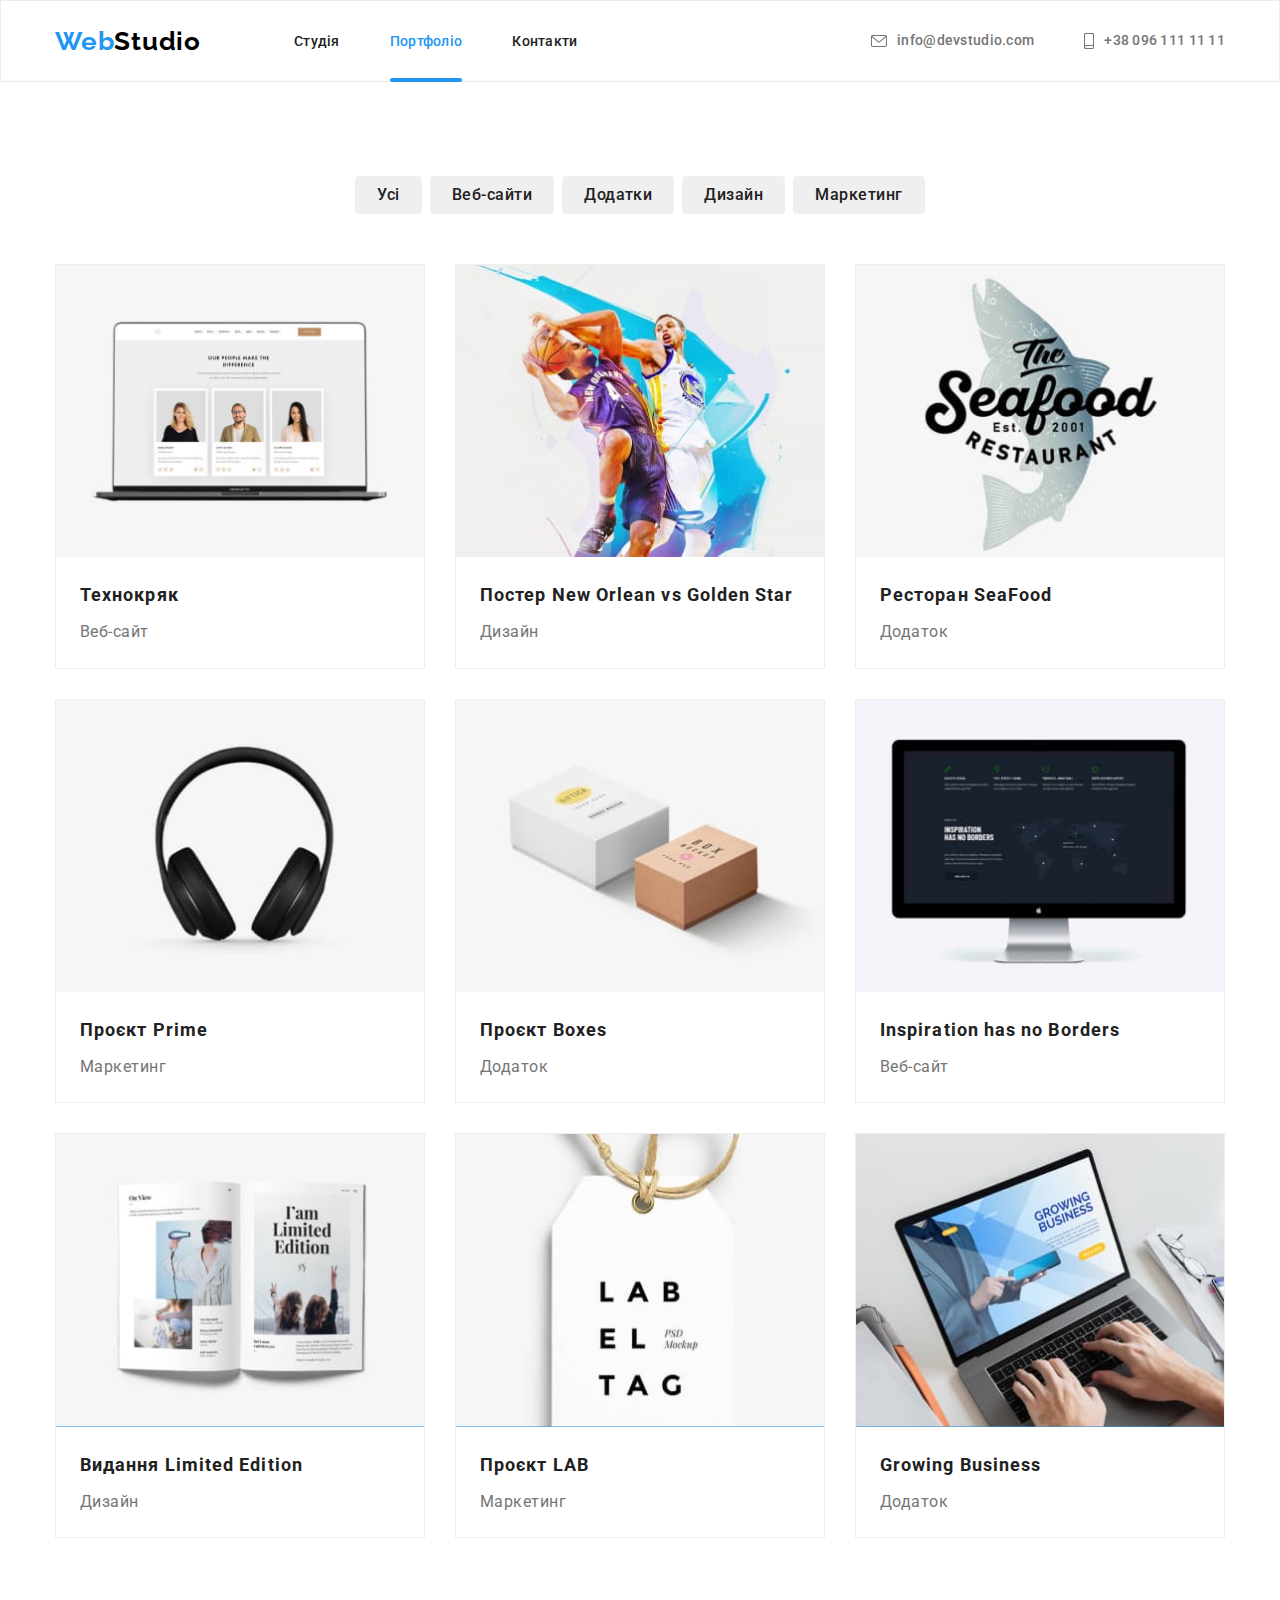
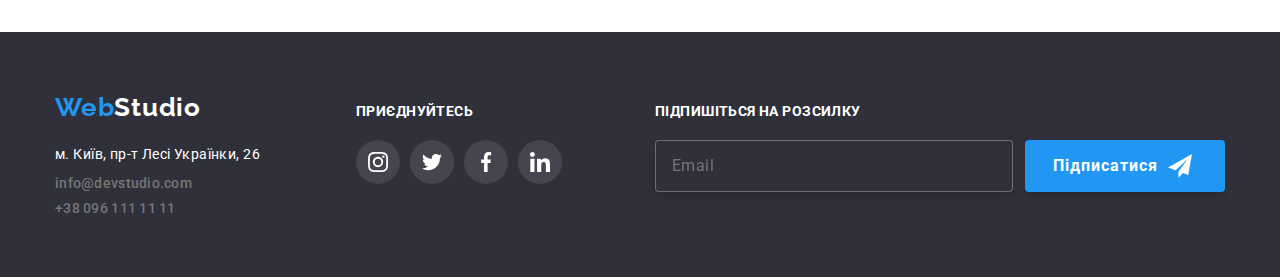
==== commit 322ba326: "refactored navigation & contact (footer)" ====
--- a/portfolio.html
+++ b/portfolio.html
@@ -31,39 +31,40 @@
       <!-- Навигація -->
 
       <div class="container">
-        <div class="nav-contact">
-          <nav class="site-nav">
+        <div class="navigation-contact">
+          <nav class="navigation">
             <a href="./index.html" class="logo">
-              <span class="logo-accent">Web</span>Studio
+              <span class="logo__accent">Web</span>Studio
             </a>
-            <ul class="nav-links list">
-              <li class="navi-links">
-                <a href="./index.html" class="links">Студія</a>
-              </li>
-              <li class="navi-links">
-                <a href="portfolio.html" class="links current">Портфоліо</a>
-              </li>
-              <li class="navi-links">
-                <a href="./index.html" class="links">Контакти</a>
+
+            <ul class="navigation-list list">
+              <li class="navigation__item">
+                <a href="./index.html" class="navigation__link">Студія</a>
+              </li>
+              <li class="navigation__item">
+                <a href="portfolio.html" class="navigation__link current"
+                  >Портфоліо</a
+                >
+              </li>
+              <li class="navigation__item">
+                <a href="./index.html" class="navigation__link">Контакти</a>
               </li>
             </ul>
           </nav>
 
           <!-- Контакти -->
-
-          <!-- Контакти -->
-          <ul class="contacts list">
-            <li class="contacts-items">
-              <a href="mailto:info@devstudio.com" class="contact-links list">
-                <svg width="16" height="12" class="icon-contact">
+          <ul class="contact list">
+            <li class="contact__item">
+              <a href="mailto:info@devstudio.com" class="contact__link list">
+                <svg class="contact__icon" width="16" height="12">
                   <use href="./images/icons.svg#icon-envelope"></use>
                 </svg>
                 info@devstudio.com
               </a>
             </li>
-            <li class="contacts-items">
-              <a href="tel:+380961111111" class="contact-links list">
-                <svg width="10" height="15.99" class="icon-contact">
+            <li class="contact__item">
+              <a href="tel:+380961111111" class="contact__link list">
+                <svg class="contact__icon" width="10" height="16">
                   <use href="./images/icons.svg#icon-smartphone"></use>
                 </svg>
                 +38 096 111 11 11
@@ -274,12 +275,12 @@
                 >
               </li>
               <li class="contact">
-                <a href="mailto:info@devstudio.com" class="contact-links"
+                <a href="mailto:info@devstudio.com" class="contact__link"
                   >info@devstudio.com</a
                 >
               </li>
               <li class="contact">
-                <a href="tel:+380961111111" class="contact-links"
+                <a href="tel:+380961111111" class="contact__link"
                   >+38 096 111 11 11</a
                 >
               </li>
--- a/css/styles.css
+++ b/css/styles.css
@@ -202,8 +202,11 @@
   opacity: 1;
 }
 /* ________КОНТАКТИ________*/
-
-.contacts .contact__link {
+/* .contact {
+  display: flex;
+} */
+
+.contact .contact__link {
   color: var(--primary-text-color);
   font-weight: 500;
   line-height: 1.14;
@@ -218,30 +221,30 @@
   transition-timing-function: cubic-bezier(0.4, 0, 0.2, 1);
 }
 
-.icon-contact {
+.contact__icon {
   margin-right: 10px;
   fill: currentColor;
   transition-property: fill;
   transition-duration: 250ms;
   transition-timing-function: cubic-bezier(0.4, 0, 0.2, 1);
 }
-.contacts .contact__link:hover {
+.contact .contact__link:hover {
   color: var(--accent-text-color);
 }
-.contact__link:hover .icon-contact {
+.contact__link:hover .contact__icon {
   fill: var(--accent-text-color);
 }
-.contacts {
-  display: flex;
-  align-items: center;
-}
-
-.contacts__item {
+.contact {
+  display: flex;
+  align-items: center;
+}
+
+.contact__item {
   padding: 32px 0;
   margin-right: 50px;
 }
 
-.contacts__item:last-child {
+.contact__item:last-child {
   margin-right: 0px;
 }
 
@@ -555,11 +558,10 @@
   letter-spacing: 0.03em;
   color: var(--third-text-color);
 }
+
 .contact {
-  display: block;
-  margin-bottom: 12px;
-}
-
+  margin-bottom: 9px;
+}
 .contact:last-child {
   margin-bottom: 0;
 }
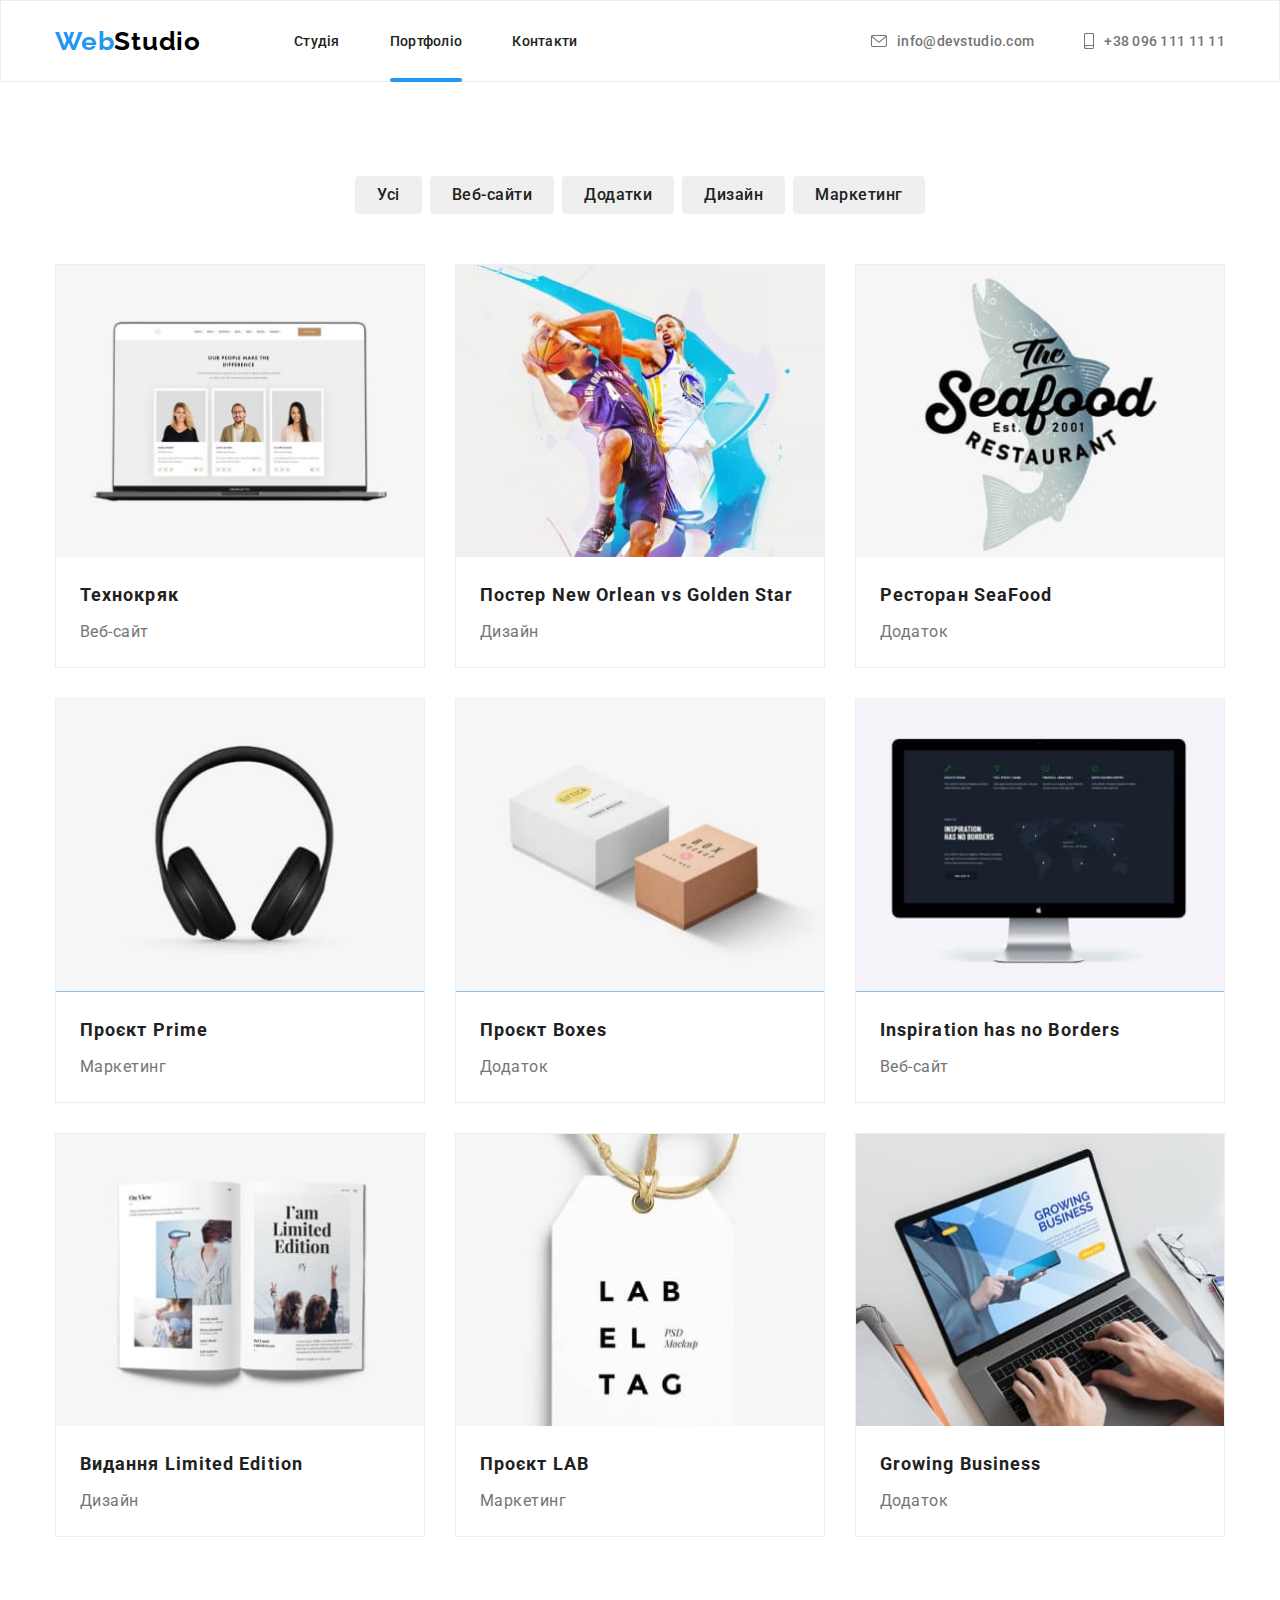
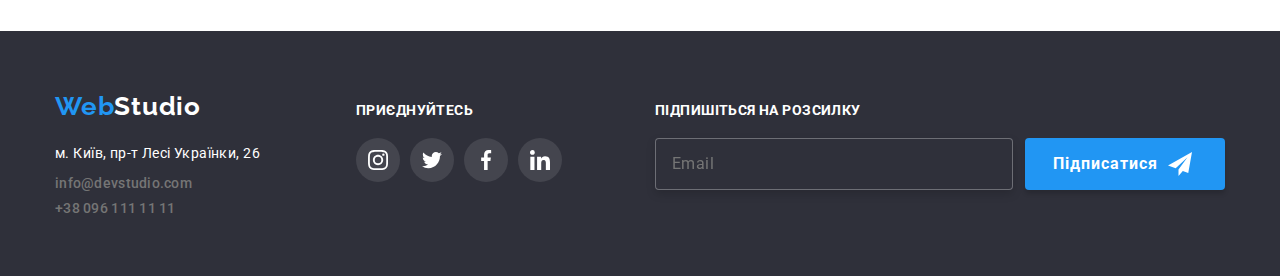
==== commit 40b45213: "hw 7 after corrections" ====
--- a/portfolio.html
+++ b/portfolio.html
@@ -21,8 +21,7 @@
     />
     <!-- Стилі CSS -->
 
-    <link rel="stylesheet" href="./css/styles.css" />
-    <!-- <link rel="stylesheet" href="./css/main.min.css" /> -->
+    <link rel="stylesheet" href="./css/main.min.css" />
   </head>
   <body>
     <!-- Шапка -->
@@ -33,7 +32,7 @@
       <div class="container">
         <div class="navigation-contact">
           <nav class="navigation">
-            <a href="./index.html" class="logo">
+            <a href="./index.html" class="logo logo--dark">
               <span class="logo__accent">Web</span>Studio
             </a>
 
@@ -79,179 +78,179 @@
         <div class="container">
           <h1 class="visually-hidden">Список</h1>
           <!-- Фільтр  -->
-          <ul class="filtr list">
-            <li><button type="button" class="filtr-btn">Усі</button></li>
-            <li><button type="button" class="filtr-btn">Веб-сайти</button></li>
-            <li><button type="button" class="filtr-btn">Додатки</button></li>
-            <li><button type="button" class="filtr-btn">Дизайн</button></li>
-            <li><button type="button" class="filtr-btn">Маркетинг</button></li>
+          <ul class="filtr filtr--move list">
+            <li><button type="button" class="filtr__btn">Усі</button></li>
+            <li><button type="button" class="filtr__btn">Веб-сайти</button></li>
+            <li><button type="button" class="filtr__btn">Додатки</button></li>
+            <li><button type="button" class="filtr__btn">Дизайн</button></li>
+            <li><button type="button" class="filtr__btn">Маркетинг</button></li>
           </ul>
 
           <!-- СПИСОК САЙТІВ ФІЛЬТР -->
 
-          <ul class="list-items list">
-            <li class="website-item">
-              <a href="./images/img11.jpg" class="link link-hover">
-                <div class="overlay-filtr">
+          <ul class="website-list list">
+            <li class="website-list__item">
+              <a href="./images/img11.jpg" class="website-list__link link">
+                <div class="website-list__overlay">
                   <img
                     src="./images/img11.jpg"
                     alt="Компьютер с світлою темою екрану"
                     width="370"
                   />
-                  <p class="overlay-filtr-text">
-                    Ресурс пропонує комплексні пропозиції з різним рівнем
-                    функціоналу та сервісів. Все це дозволить відвідувачу
-                    отримати вичерпні відомості про компанію чи приватну особу.
-                  </p>
-                </div>
-                <div class="website-text">
-                  <h2 class="project-title">Технокряк</h2>
-                  <p class="project-text">Веб-сайт</p>
-                </div>
-              </a>
-            </li>
-            <li class="website-item">
-              <a href="./images/img22.jpg" class="link link-hover">
-                <div class="overlay-filtr">
+                  <p class="website-list__overlay-text">
+                    Ресурс пропонує комплексні пропозиції з різним рівнем
+                    функціоналу та сервісів. Все це дозволить відвідувачу
+                    отримати вичерпні відомості про компанію чи приватну особу.
+                  </p>
+                </div>
+                <div class="project">
+                  <h2 class="project__title">Технокряк</h2>
+                  <p class="project__text">Веб-сайт</p>
+                </div>
+              </a>
+            </li>
+            <li class="website-list__item">
+              <a href="./images/img22.jpg" class="link website-list__link">
+                <div class="website-list__overlay">
                   <img src="./images/img22.jpg" alt="Баскетбол" width="370" />
-                  <p class="overlay-filtr-text">
-                    Ресурс пропонує комплексні пропозиції з різним рівнем
-                    функціоналу та сервісів. Все це дозволить відвідувачу
-                    отримати вичерпні відомості про компанію чи приватну особу.
-                  </p>
-                </div>
-                <div class="website-text">
-                  <h2 class="project-title">
+                  <p class="website-list__overlay-text">
+                    Ресурс пропонує комплексні пропозиції з різним рівнем
+                    функціоналу та сервісів. Все це дозволить відвідувачу
+                    отримати вичерпні відомості про компанію чи приватну особу.
+                  </p>
+                </div>
+                <div class="project">
+                  <h2 class="project__title">
                     Постер <span lang="en">New Orlean vs Golden Star</span>
                   </h2>
-                  <p class="project-text">Дизайн</p>
-                </div>
-              </a>
-            </li>
-            <li class="website-item">
-              <a href="./images/img33.jpg" class="link link-hover">
-                <div class="overlay-filtr">
+                  <p class="project__text">Дизайн</p>
+                </div>
+              </a>
+            </li>
+            <li class="website-list__item">
+              <a href="./images/img33.jpg" class="link website-list__link">
+                <div class="website-list__overlay">
                   <img src="./images/img33.jpg" alt="Ресторан" width="370" />
-                  <p class="overlay-filtr-text">
-                    Ресурс пропонує комплексні пропозиції з різним рівнем
-                    функціоналу та сервісів. Все це дозволить відвідувачу
-                    отримати вичерпні відомості про компанію чи приватну особу.
-                  </p>
-                </div>
-                <div class="website-text">
-                  <h2 class="project-title">
+                  <p class="website-list__overlay-text">
+                    Ресурс пропонує комплексні пропозиції з різним рівнем
+                    функціоналу та сервісів. Все це дозволить відвідувачу
+                    отримати вичерпні відомості про компанію чи приватну особу.
+                  </p>
+                </div>
+                <div class="project">
+                  <h2 class="project__title">
                     Ресторан<span lang="en"> SeaFood</span>
                   </h2>
-                  <p class="project-text">Додаток</p>
-                </div>
-              </a>
-            </li>
-            <li class="website-item">
-              <a href="./images/img44.jpg" class="link link-hover">
-                <div class="overlay-filtr">
+                  <p class="project__text">Додаток</p>
+                </div>
+              </a>
+            </li>
+            <li class="website-list__item">
+              <a href="./images/img44.jpg" class="link website-list__link">
+                <div class="website-list__overlay">
                   <img src="./images/img44.jpg" alt="Навушники" width="370" />
-                  <p class="overlay-filtr-text">
-                    Ресурс пропонує комплексні пропозиції з різним рівнем
-                    функціоналу та сервісів. Все це дозволить відвідувачу
-                    отримати вичерпні відомості про компанію чи приватну особу.
-                  </p>
-                </div>
-                <div class="website-text">
-                  <h2 class="project-title">
+                  <p class="website-list__overlay-text">
+                    Ресурс пропонує комплексні пропозиції з різним рівнем
+                    функціоналу та сервісів. Все це дозволить відвідувачу
+                    отримати вичерпні відомості про компанію чи приватну особу.
+                  </p>
+                </div>
+                <div class="project">
+                  <h2 class="project__title">
                     Проєкт<span lang="en"> Prime</span>
                   </h2>
-                  <p class="project-text">Маркетинг</p>
-                </div>
-              </a>
-            </li>
-            <li class="website-item">
-              <a href="./images/img55.jpg" class="link link-hover">
-                <div class="overlay-filtr">
+                  <p class="project__text">Маркетинг</p>
+                </div>
+              </a>
+            </li>
+            <li class="website-list__item">
+              <a href="./images/img55.jpg" class="link website-list__link">
+                <div class="website-list__overlay">
                   <img src="./images/img55.jpg" alt="Коробочки" width="370" />
-                  <p class="overlay-filtr-text">
-                    Ресурс пропонує комплексні пропозиції з різним рівнем
-                    функціоналу та сервісів. Все це дозволить відвідувачу
-                    отримати вичерпні відомості про компанію чи приватну особу.
-                  </p>
-                </div>
-                <div class="website-text">
-                  <h2 class="project-title">
+                  <p class="website-list__overlay-text">
+                    Ресурс пропонує комплексні пропозиції з різним рівнем
+                    функціоналу та сервісів. Все це дозволить відвідувачу
+                    отримати вичерпні відомості про компанію чи приватну особу.
+                  </p>
+                </div>
+                <div class="project">
+                  <h2 class="project__title">
                     Проєкт<span lang="en"> Boxes</span>
                   </h2>
-                  <p class="project-text">Додаток</p>
-                </div>
-              </a>
-            </li>
-            <li class="website-item">
-              <a href="./images/img66.jpg" class="link link-hover">
-                <div class="overlay-filtr">
+                  <p class="project__text">Додаток</p>
+                </div>
+              </a>
+            </li>
+            <li class="website-list__item">
+              <a href="./images/img66.jpg" class="link website-list__link">
+                <div class="website-list__overlay">
                   <img
                     src="./images/img66.jpg"
                     alt="Компьютер з темною темою на
             екрані"
                     width="370"
                   />
-                  <p class="overlay-filtr-text">
-                    Ресурс пропонує комплексні пропозиції з різним рівнем
-                    функціоналу та сервісів. Все це дозволить відвідувачу
-                    отримати вичерпні відомості про компанію чи приватну особу.
-                  </p>
-                </div>
-                <div class="website-text">
-                  <h2 class="project-title">Inspiration has no Borders</h2>
-                  <p class="project-text">Веб-сайт</p>
-                </div>
-              </a>
-            </li>
-            <li class="website-item">
-              <a href="./images/img77.jpg" class="link link-hover">
-                <div class="overlay-filtr">
+                  <p class="website-list__overlay-text">
+                    Ресурс пропонує комплексні пропозиції з різним рівнем
+                    функціоналу та сервісів. Все це дозволить відвідувачу
+                    отримати вичерпні відомості про компанію чи приватну особу.
+                  </p>
+                </div>
+                <div class="project">
+                  <h2 class="project__title">Inspiration has no Borders</h2>
+                  <p class="project__text">Веб-сайт</p>
+                </div>
+              </a>
+            </li>
+            <li class="website-list__item">
+              <a href="./images/img77.jpg" class="link website-list__link">
+                <div class="website-list__overlay">
                   <img src="./images/img77.jpg" alt="Книга" width="370" />
-                  <p class="overlay-filtr-text">
-                    Ресурс пропонує комплексні пропозиції з різним рівнем
-                    функціоналу та сервісів. Все це дозволить відвідувачу
-                    отримати вичерпні відомості про компанію чи приватну особу.
-                  </p>
-                </div>
-                <div class="website-text">
-                  <h2 class="project-title">Видання Limited Edition</h2>
-                  <p class="project-text">Дизайн</p>
-                </div>
-              </a>
-            </li>
-            <li class="website-item">
-              <a href="./images/img88.jpg" class="link link-hover">
-                <div class="overlay-filtr">
+                  <p class="website-list__overlay-text">
+                    Ресурс пропонує комплексні пропозиції з різним рівнем
+                    функціоналу та сервісів. Все це дозволить відвідувачу
+                    отримати вичерпні відомості про компанію чи приватну особу.
+                  </p>
+                </div>
+                <div class="project">
+                  <h2 class="project__title">Видання Limited Edition</h2>
+                  <p class="project__text">Дизайн</p>
+                </div>
+              </a>
+            </li>
+            <li class="website-list__item">
+              <a href="./images/img88.jpg" class="link website-list__link">
+                <div class="website-list__overlay">
                   <img src="./images/img88.jpg" alt="Етикетка" width="370" />
-                  <p class="overlay-filtr-text">
-                    Ресурс пропонує комплексні пропозиції з різним рівнем
-                    функціоналу та сервісів. Все це дозволить відвідувачу
-                    отримати вичерпні відомості про компанію чи приватну особу.
-                  </p>
-                </div>
-                <div class="website-text">
-                  <h2 class="project-title">Проєкт LAB</h2>
-                  <p class="project-text">Маркетинг</p>
-                </div>
-              </a>
-            </li>
-            <li class="website-item">
-              <a href="./images/img99.jpg" class="link link-hover">
-                <div class="overlay-filtr">
+                  <p class="website-list__overlay-text">
+                    Ресурс пропонує комплексні пропозиції з різним рівнем
+                    функціоналу та сервісів. Все це дозволить відвідувачу
+                    отримати вичерпні відомості про компанію чи приватну особу.
+                  </p>
+                </div>
+                <div class="project">
+                  <h2 class="project__title">Проєкт LAB</h2>
+                  <p class="project__text">Маркетинг</p>
+                </div>
+              </a>
+            </li>
+            <li class="website-list__item">
+              <a href="./images/img99.jpg" class="link website-list__link">
+                <div class="website-list__overlay">
                   <img
                     src="./images/img99.jpg"
                     alt="Комптюетр с голубою темою на екрані"
                     width="370"
                   />
-                  <p class="overlay-filtr-text">
-                    Ресурс пропонує комплексні пропозиції з різним рівнем
-                    функціоналу та сервісів. Все це дозволить відвідувачу
-                    отримати вичерпні відомості про компанію чи приватну особу.
-                  </p>
-                </div>
-                <div class="website-text">
-                  <h2 class="project-title">Growing Business</h2>
-                  <p class="project-text">Додаток</p>
+                  <p class="website-list__overlay-text">
+                    Ресурс пропонує комплексні пропозиції з різним рівнем
+                    функціоналу та сервісів. Все це дозволить відвідувачу
+                    отримати вичерпні відомості про компанію чи приватну особу.
+                  </p>
+                </div>
+                <div class="project">
+                  <h2 class="project__title">Growing Business</h2>
+                  <p class="project__text">Додаток</p>
                 </div>
               </a>
             </li>
@@ -260,12 +259,11 @@
       </section>
     </main>
     <!-- Адреса -->
-    <!-- Адреса -->
     <footer class="footer">
       <div class="container footer-all">
-        <div class="footer-logo-address">
-          <a href="./index.html" class="footer-logo"
-            ><span class="footer-logo-accent">Web</span>Studio</a
+        <div class="footer-logo-address footer-logo-address--move">
+          <a href="./index.html" class="logo logo--light"
+            ><span class="logo-accent">Web</span>Studio</a
           >
           <address class="footer-adr">
             <ul class="footer-contacts list">
@@ -287,40 +285,39 @@
             </ul>
           </address>
         </div>
-        <div class="social-links">
-          <div class="social">
-            <h2 class="social-title">ПРИЄДНУЙТЕСЬ</h2>
-            <ul class="footer-social-list list">
-              <li class="footer-social-item">
-                <a href="#" class="footer-social-link link">
-                  <svg width="20" height="20" class="footer-social-icons">
-                    <use href="./images/icons.svg#icon-instagram"></use>
-                  </svg>
-                </a>
-              </li>
-              <li class="footer-social-item">
-                <a href="#" class="footer-social-link link">
-                  <svg width="20" height="20" class="footer-social-icons">
-                    <use href="./images/icons.svg#icon-twitter"></use>
-                  </svg>
-                </a>
-              </li>
-              <li class="footer-social-item">
-                <a href="#" class="footer-social-link link">
-                  <svg width="20" height="20" class="footer-social-icons">
-                    <use href="./images/icons.svg#icon-facebook"></use>
-                  </svg>
-                </a>
-              </li>
-              <li class="footer-social-item">
-                <a href="#" class="footer-social-link link">
-                  <svg width="20" height="20" class="footer-social-icons">
-                    <use href="./images/icons.svg#icon-linkedin"></use>
-                  </svg>
-                </a>
-              </li>
-            </ul>
-          </div>
+        <!-- FOOTER-SOCIAL-LINKS  -->
+        <div class="footer-social-links footer-social-links--move">
+          <h2 class="footer-social-links__title">ПРИЄДНУЙТЕСЬ</h2>
+          <ul class="footer-social-list list">
+            <li class="footer-social__item">
+              <a href="#" class="footer-social__link link">
+                <svg width="20" height="20" class="footer-social__icons">
+                  <use href="./images/icons.svg#icon-instagram"></use>
+                </svg>
+              </a>
+            </li>
+            <li class="footer-social__item">
+              <a href="#" class="footer-social__link link">
+                <svg width="20" height="20" class="footer-social__icons">
+                  <use href="./images/icons.svg#icon-twitter"></use>
+                </svg>
+              </a>
+            </li>
+            <li class="footer-social__item">
+              <a href="#" class="footer-social__link link">
+                <svg width="20" height="20" class="footer-social__icons">
+                  <use href="./images/icons.svg#icon-facebook"></use>
+                </svg>
+              </a>
+            </li>
+            <li class="footer-social__item">
+              <a href="#" class="footer-social__link link">
+                <svg width="20" height="20" class="footer-social__icons">
+                  <use href="./images/icons.svg#icon-linkedin"></use>
+                </svg>
+              </a>
+            </li>
+          </ul>
         </div>
         <!-- FOOTER-FORM -->
         <div class="footer-form">
--- a/css/main.min.css
+++ b/css/main.min.css
@@ -1 +1 @@
-:root{--logo: #000000;--btn-hover: #188ce8;--primary-text-color: #757575;--secondary-text-color: #212121;--third-text-color: #ffffff;--accent-text-color: #2196f3;--primary-bg-color: #ffffff;--secondary-bg-color: #2f303a;--third-bg-color: #f5f4fa;--forth-bg-color: #f5f5f5;--icons: #afb1b8;--transition1: color 250ms cubic-bezier(0.4, 0, 0.2, 1);--transition2: background-color 250ms cubic-bezier(0.4, 0, 0.2, 1)}p,h1,h2,h3,h4,h5,h6{margin:0px}ul{margin:0px;padding-left:0px}body{font-family:"Roboto",sans-serif;background-color:var(--primary-bg-color);color:var(--secondary-bg-color);font-size:14px}.section{padding:94px 0px}.section:last-child{padding:94px 0px}.container{width:1200px;padding:0 15px;margin:0 auto}.list{list-style:none;text-decoration:none;padding:0px;margin:0px}img{display:block;max-width:100%;height:auto}h1,h2,h3,h4,h5,h6,p{margin:0px}ul,ol{padding-left:0px;margin:0px}.page-header{border:1px solid #ececec}.nav-contact{display:flex}.site-nav{display:flex;align-items:center;margin-right:auto}.logo{margin-right:93px;text-decoration:none;font-family:"Raleway";font-weight:700;font-size:26px;line-height:1.19;letter-spacing:.03em;color:var(--logo)}.logo-accent{font-family:"Raleway" sans-serif;font-weight:700;font-size:26px;line-height:1.19;letter-spacing:.03em;color:var(--accent-text-color)}.nav-links .links{text-decoration:none;font-weight:500;line-height:1.14;letter-spacing:.02em;color:var(--secondary-text-color);transition-property:color;transition-duration:250ms;transition-timing-function:cubic-bezier(0.4, 0, 0.2, 1)}.nav-links{display:flex;align-items:center;gap:50px}.nav-links .links:hover,.nav-links .links:focus{color:var(--accent-text-color)}.nav-links:last-child{margin-right:auto}.nav-links .current{color:var(--accent-text-color)}.links{display:inline-block;position:relative;opacity:1}.links::after{content:"";position:absolute;left:0px;bottom:-33px;width:100%;height:4px;border-radius:2px;background-color:var(--accent-text-color);opacity:0;transition:opacity 250ms}.links:hover::after,.links:focus::after{content:"";position:absolute;left:0px;bottom:-33px;width:100%;height:4px;border-radius:2px;background-color:var(--accent-text-color);opacity:1}.current::after{content:"";position:absolute;left:0px;bottom:-33px;width:100%;height:4px;border-radius:2px;background-color:var(--accent-text-color);opacity:1}.contacts .contact-links{color:var(--primary-text-color);font-weight:500;line-height:1.14;letter-spacing:.02em}.contact-links{display:flex;align-items:center;transition-property:color;transition-duration:250ms;transition-timing-function:cubic-bezier(0.4, 0, 0.2, 1)}.icon-contact{margin-right:10px;fill:currentColor;transition-property:fill;transition-duration:250ms;transition-timing-function:cubic-bezier(0.4, 0, 0.2, 1)}.contacts .contact-links:hover{color:var(--accent-text-color)}.contact-links:hover .icon-contact{fill:var(--accent-text-color)}.contacts{display:flex;align-items:center}.contacts-items{padding:32px 0;margin-right:50px}.contacts-items:last-child{margin-right:0px}.hero{padding-top:200px;padding-bottom:200px;margin:0 auto;text-align:center;background-color:var(--secondary-bg-color);background-image:linear-gradient(rgba(47, 48, 58, 0.4), rgba(47, 48, 58, 0.4)),url(../images/hero-img.jpg);background-repeat:no-repeat;background-size:cover;background-position:center;max-width:1600px}.hero-title{margin-bottom:30px;margin-left:auto;margin-right:auto;width:696px;white-space:normal;font-weight:900;font-size:44px;line-height:1.36;text-align:center;letter-spacing:.06em;text-transform:uppercase;color:var(--third-text-color)}.hero-btn{border-radius:4px;padding:10px 24px;display:inline-block;min-width:200px;min-height:50px;text-align:center;background-color:var(--accent-text-color);color:var(--third-text-color);font-family:inherit;font-weight:700;font-size:16px;letter-spacing:.06em;border:none;cursor:pointer;transition-property:background-color;transition-duration:250ms;transition-timing-function:cubic-bezier(0.4, 0, 0.2, 1)}.hero-btn:hover,.hero-btn:focus{background-color:var(--btn-hover)}.feature{display:flex}.features-items{margin-right:30px;width:270px}.features-items:last-child{margin-right:0px}.icon{display:flex;justify-content:center;align-items:center;padding:25px 100px;background-color:var(--third-bg-color);margin-bottom:30px}.features-titles{margin-bottom:10px;font-size:14px;line-height:1.14;letter-spacing:.03em;text-transform:uppercase}.features-text{line-height:1.71;letter-spacing:.03em;color:var(--primary-text-color)}.about-us{padding-top:0px}.about-list{display:flex;gap:30px}.about-img{position:relative;width:370px}.overlay-text{position:absolute;bottom:0;left:0;width:100%;padding-top:27px;padding-bottom:27px;background:rgba(47,48,58,.8);box-shadow:0px 4px 4px rgba(0,0,0,.25);font-weight:700;font-size:14px;line-height:1.14;text-align:center;letter-spacing:.03em;text-transform:uppercase;color:var(--third-text-color)}.section-title{margin-bottom:50px;font-size:36px;line-height:1.67;text-align:center;letter-spacing:.03em}.team{background-color:var(--third-bg-color)}.team-list{display:flex;gap:30px}.team-member{text-align:center;background-color:var(--primary-bg-color);box-shadow:0px 1px 3px rgba(0,0,0,.12),0px 1px 1px rgba(0,0,0,.14),0px 2px 1px rgba(0,0,0,.2);border-radius:0px 0px 4px 4px}.text{padding:30px 0}.team-name{margin-bottom:10px;font-weight:500;font-size:16px;line-height:1.18;letter-spacing:.03em}.team-position{font-size:16px;line-height:1.18;letter-spacing:.03em;margin-bottom:16px;color:var(--primary-text-color)}.team-social-list{display:flex;justify-content:center;align-items:center}.team-social-item{width:44px;height:44px}.team-social-item:not(:last-child){margin-right:10px}.team-social-link{width:100%;height:100%;display:flex;background-color:var(--primary-bg-color);border-radius:50%;justify-content:center;align-items:center;transition-property:background-color;transition-duration:250ms;transition-timing-function:cubic-bezier(0.4, 0, 0.2, 1)}.team-social-link:hover .team-social-icons,.team-social-link:focus .team-social-icons{fill:var(--third-text-color)}.team-social-link:hover,.team-social-link:focus{background-color:var(--accent-text-color)}.team-social-icons{fill:var(--icons);transition-property:fill;transition-duration:250ms;transition-timing-function:cubic-bezier(0.4, 0, 0.2, 1)}.customer-list{display:flex;justify-content:center;align-items:center}.customer-item{width:170px;height:92px}.customer-item:not(:last-child){margin-right:30px}.customer-link{width:100%;height:100%;display:flex;justify-content:center;align-items:center;border:1px solid #afb1b8;border-radius:4px;transition-property:border-color;transition-duration:250ms;transition-timing-function:cubic-bezier(0.4, 0, 0.2, 1)}.customer-link:hover .customer-icons,.customer-link:focus .customer-icons{fill:var(--accent-text-color)}.customer-link:hover,.customer-link:focus{border-color:var(--accent-text-color)}.customer-icons{fill:var(--icons);transition-property:fill;transition-duration:250ms;transition-timing-function:cubic-bezier(0.4, 0, 0.2, 1)}.footer{padding:60px 0;background-color:var(--secondary-bg-color)}.footer-logo{display:inline-block;margin-bottom:20px;text-decoration:none;font-family:"Raleway";font-weight:700;font-size:26px;line-height:1.19;letter-spacing:.03em;color:var(--third-text-color)}.footer-logo-accent{font-family:"Raleway";font-weight:700;font-size:26px;line-height:1.19;letter-spacing:.03em;color:var(--accent-text-color)}.footer-adr{font-style:normal}.footer-contacts{margin-bottom:12px}.footer-contacts:last-child{margin-bottom:0}.address{display:block;text-decoration:none;font-size:14px;line-height:1.71;letter-spacing:.03em;color:var(--third-text-color)}.contact{display:block;margin-bottom:12px}.contact:last-child{margin-bottom:0}.contact-links{line-height:1.71;letter-spacing:.03em;color:rgba(255,255,255,.6);text-decoration:none}.contact-links:hover,.contact-links:focus{color:var(--accent-text-color)}.contact-links{display:flex}.footer-all{display:flex;align-items:baseline}.footer-logo-address{min-width:231px;margin-right:70px}.social-links{margin-right:93px}.social-title{font-family:"Roboto";font-style:normal;font-weight:700;font-size:14px;line-height:1.14;letter-spacing:.03em;text-transform:uppercase;margin-bottom:20px;color:var(--third-text-color)}.footer-social-list{display:flex;justify-content:center;align-items:center}.footer-social-item{width:44px;height:44px}.footer-social-item:not(:last-child){margin-right:10px}.footer-social-link{width:100%;height:100%;display:flex;justify-content:center;align-items:center;background-color:rgba(255,255,255,.1019607843);border-radius:50%;transition-property:background-color;transition-duration:250ms;transition-timing-function:cubic-bezier(0.4, 0, 0.2, 1)}.footer-social-link:hover .footer-social-icons,.footer-social-link:focus .footer-social-icons{fill:var(--third-text-color)}.footer-social-link:hover,.footer-social-link:focus{background-color:var(--accent-text-color)}.footer-social-icons{fill:var(--third-text-color);transition-property:fill;transition-duration:250ms;transition-timing-function:cubic-bezier(0.4, 0, 0.2, 1)}.filtr{justify-content:center;display:flex;gap:8px;margin-bottom:50px}.filtr-btn{padding:6px 22px;border-radius:4px;font-family:inherit;font-weight:500;font-size:16px;line-height:1.62;letter-spacing:.03em;color:var(--secondary-text-color);border:rgba(0,0,0,0);cursor:pointer;transition-property:color,background-color,box-shadow;transition-duration:250ms;transition-timing-function:cubic-bezier(0.4, 0, 0.2, 1)}.filtr-btn:hover,.filtr-btn:focus{background-color:var(--accent-text-color);color:var(--third-text-color);box-shadow:0px 3px 1px rgba(0,0,0,.1),0px 1px 2px rgba(0,0,0,.08),0px 2px 2px rgba(0,0,0,.12)}.list-items{display:flex;flex-wrap:wrap;gap:30px}.website-item{max-width:370px;width:calc((100% - 60px)/3);background:#fff;border:1px solid #eee}.website-item:hover .overlay-filtr-text{transform:translateY(0)}.link-hover{display:inline-block;transition-property:box-shadow;transition-duration:250ms;transition-timing-function:cubic-bezier(0.4, 0, 0.2, 1)}.link-hover:hover{box-shadow:0px 1px 1px rgba(0,0,0,.12),0px 4px 4px rgba(0,0,0,.06),1px 4px 6px rgba(0,0,0,.16)}.overlay-filtr{position:relative;overflow:hidden}.overlay-filtr-text{position:absolute;padding:63px 24px;height:100%;top:0;font-family:"Roboto";font-style:normal;font-weight:400;font-size:18px;line-height:1.56;letter-spacing:.03em;color:var(--third-text-color);background-color:rgba(33,150,243,.8980392157);transform:translateY(100%);transition-property:transform;transition-duration:250ms;transition-timing-function:cubic-bezier(0.4, 0, 0.2, 1)}.website-text{padding:20px 24px}.link{text-decoration:none}.project-title{margin-bottom:4px;font-size:18px;line-height:2;letter-spacing:.06em;color:var(--secondary-text-color)}.project-text{font-size:16px;line-height:1.9;letter-spacing:.03em;color:var(--primary-text-color)}.visually-hidden{position:absolute;width:1px;height:1px;margin:-1px;border:0;padding:0;white-space:nowrap;-webkit-clip-path:inset(100%);clip-path:inset(100%);clip:rect(0 0 0 0);overflow:hidden}.backdrop{position:fixed;top:50%;left:50%;transform:translate(-50%, -50%);width:100%;height:100%;background:rgba(0,0,0,.2);opacity:1;transition:opacity 300ms linear,visibility 300ms linear}.modal{position:absolute;width:528px;height:581px;top:50%;left:50%;padding:40px;transform:translate(-50%, -50%);background-color:#fff;box-shadow:0px 1px 3px rgba(0,0,0,.12),0px 1px 1px rgba(0,0,0,.14),0px 2px 1px rgba(0,0,0,.2);border-radius:4px;opacity:1;transition:transform 700ms linear}.backdrop.is-hidden .modal{visibility:hidden;opacity:0;pointer-events:none;transform:translate(-50%, -50%)}.modal-close{position:absolute;top:8px;right:8px;width:30px;height:30px;display:flex;justify-content:center;align-items:center;background-color:rgba(0,0,0,0);background:#fff;border:1px solid rgba(0,0,0,.1);border-radius:50%;cursor:pointer;transition:box-shadow 250ms cubic-bezier(0.4, 0, 0.2, 1)}.svg-close{transition:fill 250ms cubic-bezier(0.4, 0, 0.2, 1)}.modal-close:focus .svg-close,.modal-close:hover .svg-close{fill:var(--accent-text-color)}.is-hidden{visibility:hidden;opacity:0;pointer-events:none}.modal-title{margin-bottom:12px;font-weight:700;font-size:20px;line-height:23px;text-align:center;letter-spacing:.03em;color:#212121}.modal-items{margin-bottom:10px}.form-label{display:flex;flex-direction:column;font-weight:400;font-size:12px;line-height:14px;letter-spacing:.01em;color:#757575}.modal-icon{position:relative}.modal-form-input{width:100%;height:40px;padding-top:12px;padding-bottom:12px;padding-left:42px;margin-top:4px;border:1px solid rgba(33,33,33,.2);border-radius:4px;cursor:pointer;transition:border-color 250ms cubic-bezier(0.4, 0, 0.2, 1)}.modal-form-input:focus,.modal-form-input:hover{border-color:var(--accent-text-color);outline:rgba(0,0,0,0)}.modal-form-input:focus+.svg-form,.modal-form-input:hover+.svg-form{fill:var(--accent-text-color)}.svg-form{position:absolute;top:50%;left:12px;transform:translateY(-50%);transition:fill 250ms cubic-bezier(0.4, 0, 0.2, 1)}.modal-feedback{display:flex;flex-direction:column;width:100%;margin-bottom:20px}textarea{resize:none;min-height:120px;margin-top:4px;padding:12px 16px;border:1px solid rgba(33,33,33,.2);border-radius:4px;transition:border-color 250ms cubic-bezier(0.4, 0, 0.2, 1)}textarea:focus,textarea:hover{border-color:var(--accent-text-color);outline:rgba(0,0,0,0)}.policy{display:flex;justify-content:center;align-items:center;margin-bottom:30px}.policy-checkbox:checked+label::before{border:none;background-image:url(../images/vector.svg);background-color:var(--accent-text-color);background-repeat:no-repeat;background-position:center;background-size:contain}.policy-label{display:flex;align-items:center}.policy-label::before{content:"";width:16px;height:15px;margin-right:7px;border:2px solid;border-color:#000;border-radius:2px}label a{margin-left:4px}.policy-link{font-weight:400;font-size:14px;line-height:1.71;letter-spacing:.03em;color:var(--accent-text-color)}.modal-send-btn{display:block;min-width:200px;min-height:50px;margin-left:auto;margin-right:auto;text-align:center;border-radius:4px;padding:10px 24px;background-color:var(--accent-text-color);color:var(--third-text-color);font-family:inherit;font-weight:700;font-size:16px;letter-spacing:.06em;border:none;cursor:pointer;transition-property:background-color;transition-duration:250ms;transition-timing-function:cubic-bezier(0.4, 0, 0.2, 1)}.modal-send-btn:hover,.modal-send-btn:focus{background-color:var(--btn-hover)}.form-field{display:flex}.form-field input{margin-right:12px;padding:15px 16px}.form{display:flex;flex-direction:column}.label{margin-bottom:20px;font-family:"Roboto";font-style:normal;font-weight:700;font-size:14px;line-height:1.14;letter-spacing:.03em;text-transform:uppercase;color:#fff}.input-and-btn{display:flex}.form-input{min-width:358px;font-weight:400;font-size:16px;line-height:20px;letter-spacing:.03em;color:rgba(255,255,255,.6);background-color:var(--secondary-bg-color);border:1px solid rgba(255,255,255,.3);filter:drop-shadow(0px 4px 4px rgba(0, 0, 0, 0.15));border-radius:4px}.subscribe-btn{display:flex;flex-direction:row;width:200px;font-weight:700;font-size:16px;line-height:30px;padding:10px 28px;align-items:center;text-align:center;letter-spacing:.06em;color:#fff;background:#2196f3;box-shadow:0px 4px 4px rgba(0,0,0,.15);border-radius:4px;border:var(--accent-text-color);cursor:pointer;transition:background-color 250ms cubic-bezier(0.4, 0, 0.2, 1)}.subscribe-btn:hover,.subscribe-btn:focus{background-color:var(--btn-hover)}.icon-send{display:flex;align-items:center;margin-left:10px}/*# sourceMappingURL=main.min.css.map */+:root{--logo: #000000;--btn-hover: #188ce8;--primary-text-color: #757575;--secondary-text-color: #212121;--third-text-color: #ffffff;--accent-text-color: #2196f3;--primary-bg-color: #ffffff;--secondary-bg-color: #2f303a;--third-bg-color: #f5f4fa;--forth-bg-color: #f5f5f5;--icons: #afb1b8;--transition1: color 250ms cubic-bezier(0.4, 0, 0.2, 1);--transition2: background-color 250ms cubic-bezier(0.4, 0, 0.2, 1)}.section{padding:94px 0px}.section:last-child{padding:94px 0px}.section__title{margin-bottom:50px;font-size:36px;line-height:1.67;text-align:center;letter-spacing:.03em}.container{width:1200px;padding:0 15px;margin:0 auto}.link{text-decoration:none}.list{list-style:none;text-decoration:none;padding:0px;margin:0px}.visually-hidden{position:absolute;width:1px;height:1px;margin:-1px;border:0;padding:0;white-space:nowrap;-webkit-clip-path:inset(100%);clip-path:inset(100%);clip:rect(0 0 0 0);overflow:hidden}body{font-family:"Roboto",sans-serif;background-color:var(--primary-bg-color);color:var(--secondary-bg-color);font-size:14px}p,h1,h2,h3,h4,h5,h6{margin:0px}ul,ol{margin:0px;padding-left:0px}img{display:block;max-width:100%;height:auto}.logo{text-decoration:none;font-family:"Raleway";font-weight:700;font-size:26px;line-height:1.1923076923;letter-spacing:0.03em}.logo--dark{margin-right:93px;color:var(--logo)}.logo--light{display:inline-block;margin-bottom:20px;color:var(--third-text-color)}.logo__accent{font-family:"Raleway" sans-serif;font-weight:700;font-size:26px;line-height:1.1923076923;letter-spacing:0.03em;color:var(--accent-text-color)}.navigation-contact{display:flex}.navigation{display:flex;align-items:center;margin-right:auto}.navigation-list{display:flex;align-items:center;gap:50px}.navigation-list:last-child{margin-right:auto}.navigation-list.current{color:var(--accent-text-color)}.navigation-list .navigation__link{text-decoration:none;font-weight:500;font-size:14px;line-height:1.1428571429;letter-spacing:0.02em;color:var(--secondary-text-color);transition-property:color;transition-duration:250ms;transition-timing-function:cubic-bezier(0.4, 0, 0.2, 1)}.navigation-list .navigation__link:hover,.navigation-list .navigation__link:focus{color:var(--accent-text-color)}.navigation__link{display:inline-block;position:relative;opacity:1}.navigation__link::after{content:"";position:absolute;left:0px;bottom:-33px;width:100%;height:4px;border-radius:2px;background-color:var(--accent-text-color);opacity:0;transition:opacity 250ms}.navigation__link:hover::after,.navigation__link:focus::after{content:"";position:absolute;left:0px;bottom:-33px;width:100%;height:4px;border-radius:2px;background-color:var(--accent-text-color);opacity:1}.current::after{content:"";position:absolute;left:0px;bottom:-33px;width:100%;height:4px;border-radius:2px;background-color:var(--accent-text-color);opacity:1}.contact{display:flex;align-items:center}.contact .contact__link{color:var(--primary-text-color);font-weight:500;font-size:14px;line-height:1.1428571429;letter-spacing:0.02em}.contact .contact__link:hover{color:var(--accent-text-color)}.contact__item{padding:32px 0;margin-right:50px}.contact__item:last-child{margin-right:0px}.contact__link{display:flex;align-items:center;transition-property:color;transition-duration:250ms;transition-timing-function:cubic-bezier(0.4, 0, 0.2, 1)}.contact__link:hover .contact__icon{fill:var(--accent-text-color)}.contact__icon{margin-right:10px;fill:currentColor;transition-property:fill;transition-duration:250ms;transition-timing-function:cubic-bezier(0.4, 0, 0.2, 1)}.hero__btn{border-radius:4px;padding:10px 24px;display:inline-block;min-width:200px;min-height:50px;text-align:center;background-color:var(--accent-text-color);color:var(--third-text-color);font-family:inherit;font-weight:700;font-size:16px;line-height:1.875;letter-spacing:0.06em;border:none;cursor:pointer;transition-property:background-color;transition-duration:250ms;transition-timing-function:cubic-bezier(0.4, 0, 0.2, 1)}.hero__btn:hover,.hero__btn:focus{background-color:var(--btn-hover)}.backdrop{position:fixed;top:50%;left:50%;transform:translate(-50%, -50%);width:100%;height:100%;background:rgba(0,0,0,.2);opacity:1;transition:opacity 300ms linear,visibility 300ms linear}.modal{position:absolute;width:528px;height:581px;top:50%;left:50%;padding:40px;transform:translate(-50%, -50%);background-color:#fff;box-shadow:0px 1px 3px rgba(0,0,0,.12),0px 1px 1px rgba(0,0,0,.14),0px 2px 1px rgba(0,0,0,.2);border-radius:4px;opacity:1;transition:transform 700ms linear}.backdrop.is-hidden .modal{visibility:hidden;opacity:0;pointer-events:none;transform:translate(-50%, -50%)}.modal-close{position:absolute;top:8px;right:8px;width:30px;height:30px;display:flex;justify-content:center;align-items:center;background-color:rgba(0,0,0,0);background:#fff;border:1px solid rgba(0,0,0,.1);border-radius:50%;cursor:pointer;transition:box-shadow 250ms cubic-bezier(0.4, 0, 0.2, 1)}.modal-close:focus .svg-close,.modal-close:hover .svg-close{fill:var(--accent-text-color)}.svg-close{transition:fill 250ms cubic-bezier(0.4, 0, 0.2, 1)}.is-hidden{visibility:hidden;opacity:0;pointer-events:none}.modal-title{margin-bottom:12px;font-weight:700;font-size:20px;line-height:1.15;letter-spacing:0.03em;text-align:center;color:#212121}.modal-items{margin-bottom:10px}.form-label{display:flex;flex-direction:column;font-weight:400;font-size:12px;line-height:1.1666666667;letter-spacing:0.01em;color:#757575}.modal-icon{position:relative}.modal-form-input{width:100%;height:40px;padding-top:12px;padding-bottom:12px;padding-left:42px;margin-top:4px;border:1px solid rgba(33,33,33,.2);border-radius:4px;cursor:pointer;transition:border-color 250ms cubic-bezier(0.4, 0, 0.2, 1)}.modal-form-input:focus,.modal-form-input:hover{border-color:var(--accent-text-color);outline:rgba(0,0,0,0)}.modal-form-input:focus+.svg-form,.modal-form-input:hover+.svg-form{fill:var(--accent-text-color)}.svg-form{position:absolute;top:50%;left:12px;transform:translateY(-50%);transition:fill 250ms cubic-bezier(0.4, 0, 0.2, 1)}.modal-feedback{display:flex;flex-direction:column;width:100%;margin-bottom:20px}textarea{resize:none;min-height:120px;margin-top:4px;padding:12px 16px;border:1px solid rgba(33,33,33,.2);border-radius:4px;transition:border-color 250ms cubic-bezier(0.4, 0, 0.2, 1)}textarea:focus,textarea:hover{border-color:var(--accent-text-color);outline:rgba(0,0,0,0)}.policy{display:flex;justify-content:center;align-items:center;margin-bottom:30px}.policy-checkbox:checked+label::before{border:none;background-image:url(../images/vector.svg);background-color:var(--accent-text-color);background-repeat:no-repeat;background-position:center;background-size:contain}.policy-label{display:flex;align-items:center}.policy-label::before{content:"";width:16px;height:15px;margin-right:7px;border:2px solid;border-color:#000;border-radius:2px}label a{margin-left:4px}.policy-link{font-weight:400;font-size:14px;line-height:1.7142857143;letter-spacing:0.03em;color:var(--accent-text-color)}.modal-send-btn{display:block;min-width:200px;min-height:50px;margin-left:auto;margin-right:auto;text-align:center;border-radius:4px;padding:10px 24px;background-color:var(--accent-text-color);color:var(--third-text-color);font-weight:700;font-size:16px;line-height:1.875;letter-spacing:0.06em;font-family:inherit;border:none;cursor:pointer;transition-property:background-color;transition-duration:250ms;transition-timing-function:cubic-bezier(0.4, 0, 0.2, 1)}.modal-send-btn:hover,.modal-send-btn:focus{background-color:var(--btn-hover)}.page-header{border:1px solid #ececec}.hero{padding-top:200px;padding-bottom:200px;margin:0 auto;text-align:center;background-color:var(--secondary-bg-color);background-image:linear-gradient(rgba(47, 48, 58, 0.4), rgba(47, 48, 58, 0.4)),url(../images/hero-img.jpg);background-repeat:no-repeat;background-size:cover;background-position:center;max-width:1600px}.hero__title{margin-bottom:30px;margin-left:auto;margin-right:auto;width:696px;white-space:normal;font-weight:900;font-size:44px;line-height:1.3636363636;letter-spacing:0.06em;text-align:center;text-transform:uppercase;color:var(--third-text-color)}.feature{display:flex}.features__item{margin-right:30px;width:270px}.features__item:last-child{margin-right:0px}.icon{display:flex;justify-content:center;align-items:center;padding:25px 100px;background-color:var(--third-bg-color);margin-bottom:30px}.features-titles{margin-bottom:10px;font-weight:700;font-size:14px;line-height:1.1428571429;letter-spacing:0.03em;text-transform:uppercase}.features-text{font-weight:400;font-size:14px;line-height:1.7142857143;letter-spacing:0.03em;color:var(--primary-text-color)}.about-us{padding-top:0px}.about-list{display:flex;gap:30px}.about__img{position:relative;width:370px}.about__overlay-text{position:absolute;bottom:0;left:0;width:100%;padding-top:27px;padding-bottom:27px;background:rgba(47,48,58,.8);box-shadow:0px 4px 4px rgba(0,0,0,.25);font-weight:700;font-size:14px;line-height:1.1428571429;letter-spacing:0.03em;text-align:center;text-transform:uppercase;color:var(--third-text-color)}.team{background-color:var(--third-bg-color)}.team-list{display:flex;gap:30px}.team__member{text-align:center;background-color:var(--primary-bg-color);box-shadow:0px 1px 3px rgba(0,0,0,.12),0px 1px 1px rgba(0,0,0,.14),0px 2px 1px rgba(0,0,0,.2);border-radius:0px 0px 4px 4px}.team__text{padding:30px 0}.team__name{margin-bottom:10px;font-weight:500;font-size:16px;line-height:1.1875;letter-spacing:0.03em}.team__position{margin-bottom:16px;font-weight:400;font-size:16px;line-height:1.1875;letter-spacing:0.03em;color:var(--primary-text-color)}.team-social-list{display:flex;justify-content:center;align-items:center}.team-social__item{width:44px;height:44px}.team-social__item:not(:last-child){margin-right:10px}.team-social__link{width:100%;height:100%;display:flex;background-color:var(--primary-bg-color);border-radius:50%;justify-content:center;align-items:center;transition-property:background-color;transition-duration:250ms;transition-timing-function:cubic-bezier(0.4, 0, 0.2, 1)}.team-social__link:hover .team-social__icons,.team-social__link:focus .team-social__icons{fill:var(--third-text-color)}.team-social__link:hover,.team-social__link:focus{background-color:var(--accent-text-color)}.team-social__icons{fill:var(--icons);transition-property:fill;transition-duration:250ms;transition-timing-function:cubic-bezier(0.4, 0, 0.2, 1)}.customer-list{display:flex;justify-content:center;align-items:center}.customer__item{width:170px;height:92px}.customer__item:not(:last-child){margin-right:30px}.customer__link{width:100%;height:100%;display:flex;justify-content:center;align-items:center;border:1px solid #afb1b8;border-radius:4px;transition-property:border-color;transition-duration:250ms;transition-timing-function:cubic-bezier(0.4, 0, 0.2, 1)}.customer__link:hover .customer__icons,.customer__link:focus .customer__icons{fill:var(--accent-text-color)}.customer__link:hover,.customer__link:focus{border-color:var(--accent-text-color)}.customer__icons{fill:var(--icons);transition-property:fill;transition-duration:250ms;transition-timing-function:cubic-bezier(0.4, 0, 0.2, 1)}.footer{padding:60px 0;background-color:var(--secondary-bg-color)}.logo-accent{font-family:"Raleway";font-weight:700;font-size:26px;line-height:1.1923076923;letter-spacing:0.03em;color:var(--accent-text-color)}.footer-adr{font-style:normal}.address{display:block;text-decoration:none;font-size:14px;line-height:1.71;letter-spacing:.03em;color:var(--third-text-color)}.contact{margin-bottom:9px}.contact:last-child{margin-bottom:0}.contact__link{display:flex;line-height:1.71;letter-spacing:.03em;color:rgba(255,255,255,.6);text-decoration:none}.contact__link:hover,.contact__link:focus{color:var(--accent-text-color)}.footer-all{display:flex;align-items:baseline}.footer-logo-address{min-width:231px}.footer-logo-address--move{margin-right:70px}.footer-social-links--move{margin-right:93px}.footer-social-links__title{font-family:"Roboto";font-style:normal;font-weight:700;font-size:14px;line-height:1.1428571429;letter-spacing:0.03em;text-transform:uppercase;margin-bottom:20px;color:var(--third-text-color)}.footer-social-list{display:flex;justify-content:center;align-items:center}.footer-social__item{width:44px;height:44px}.footer-social__item:not(:last-child){margin-right:10px}.footer-social__link{width:100%;height:100%;display:flex;justify-content:center;align-items:center;background-color:rgba(255,255,255,.1019607843);border-radius:50%;transition-property:background-color;transition-duration:250ms;transition-timing-function:cubic-bezier(0.4, 0, 0.2, 1)}.footer-social__link:hover .footer-social__icons,.footer-social__link:focus .footer-social__icons{fill:var(--third-text-color)}.footer-social__link:hover,.footer-social__link:focus{background-color:var(--accent-text-color)}.footer-social__icons{fill:var(--third-text-color);transition-property:fill;transition-duration:250ms;transition-timing-function:cubic-bezier(0.4, 0, 0.2, 1)}.form-field{display:flex}.form-field input{margin-right:12px;padding:15px 16px}.form{display:flex;flex-direction:column}.label{margin-bottom:20px;font-family:"Roboto";font-style:normal;font-weight:700;font-size:14px;line-height:1.1428571429;letter-spacing:0.03em;text-transform:uppercase;color:#fff}.input-and-btn{display:flex}.form-input{min-width:358px;font-weight:400;font-size:16px;line-height:1.25;letter-spacing:0.03em;color:rgba(255,255,255,.6);background-color:var(--secondary-bg-color);border:1px solid rgba(255,255,255,.3);filter:drop-shadow(0px 4px 4px rgba(0, 0, 0, 0.15));border-radius:4px}.subscribe-btn{display:flex;flex-direction:row;width:200px;font-weight:700;font-size:16px;line-height:1.875;letter-spacing:0.06em;padding:10px 28px;align-items:center;text-align:center;color:#fff;background:#2196f3;box-shadow:0px 4px 4px rgba(0,0,0,.15);border-radius:4px;border:var(--accent-text-color);cursor:pointer;transition:background-color 250ms cubic-bezier(0.4, 0, 0.2, 1)}.subscribe-btn:hover,.subscribe-btn:focus{background-color:var(--btn-hover)}.icon-send{display:flex;align-items:center;margin-left:10px}.filtr{justify-content:center;display:flex;gap:8px}.filtr--move{margin-bottom:50px}.filtr__btn{padding:6px 22px;border-radius:4px;font-family:inherit;font-weight:500;font-size:16px;line-height:1.625;letter-spacing:0.03em;color:var(--secondary-text-color);border:rgba(0,0,0,0);cursor:pointer;transition-property:color,background-color,box-shadow;transition-duration:250ms;transition-timing-function:cubic-bezier(0.4, 0, 0.2, 1)}.filtr__btn:hover,.filtr__btn:focus{background-color:var(--accent-text-color);color:var(--third-text-color);box-shadow:0px 3px 1px rgba(0,0,0,.1),0px 1px 2px rgba(0,0,0,.08),0px 2px 2px rgba(0,0,0,.12)}.website-list{display:flex;flex-wrap:wrap;gap:30px}.website-list__item{max-width:370px;width:calc((100% - 60px)/3);background:#fff;border:1px solid #eee}.website-list__item:hover .website-list__overlay-text{transform:translateY(0)}.website-list__link{display:inline-block;transition-property:box-shadow;transition-duration:250ms;transition-timing-function:cubic-bezier(0.4, 0, 0.2, 1)}.website-list__link:hover{box-shadow:0px 1px 1px rgba(0,0,0,.12),0px 4px 4px rgba(0,0,0,.06),1px 4px 6px rgba(0,0,0,.16)}.website-list__overlay{position:relative;overflow:hidden}.website-list__overlay-text{position:absolute;padding:63px 24px;height:100%;top:0;font-family:"Roboto";font-style:normal;font-weight:400;font-size:18px;line-height:1.5555555556;letter-spacing:0.03em;color:var(--third-text-color);background-color:rgba(33,150,243,.8980392157);transform:translateY(100%);transition-property:transform;transition-duration:250ms;transition-timing-function:cubic-bezier(0.4, 0, 0.2, 1)}.project{padding:20px 24px}.project__title{margin-bottom:4px;font-weight:700;font-size:18px;line-height:2;letter-spacing:0.06em;color:var(--secondary-text-color)}.project__text{font-weight:400;font-size:16px;line-height:1.875;letter-spacing:0.03em;color:var(--primary-text-color)}/*# sourceMappingURL=main.min.css.map */